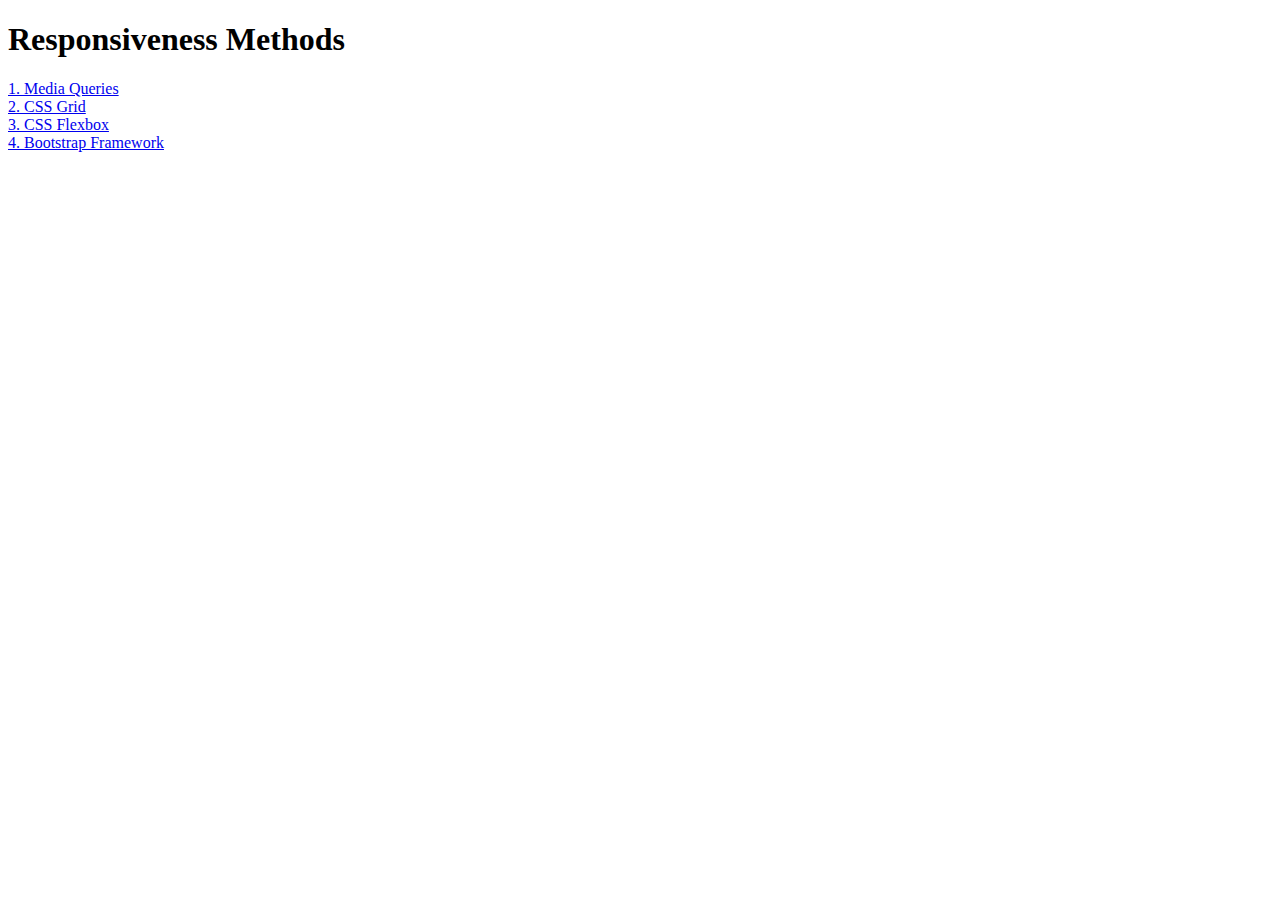
==== index.html @ 0ca90612 "Add files via upload" ====
<!DOCTYPE html>
<html lang="en">

<head>
  <meta charset="UTF-8">
  <meta name="viewport" content="width=device-width, initial-scale=1.0">
  <title>Responsiveness</title>
  <style>
    a {
      display: block;
    }
  </style>
</head>

<body>
  <h1>Responsiveness Methods</h1>
  <a href="./media-query.html">1. Media Queries</a>
  <a href="./grid.html">2. CSS Grid</a>
  <a href="./flexbox.html">3. CSS Flexbox</a>
  <a href="./bootstrap.html">4. Bootstrap Framework</a>
</body>

</html>
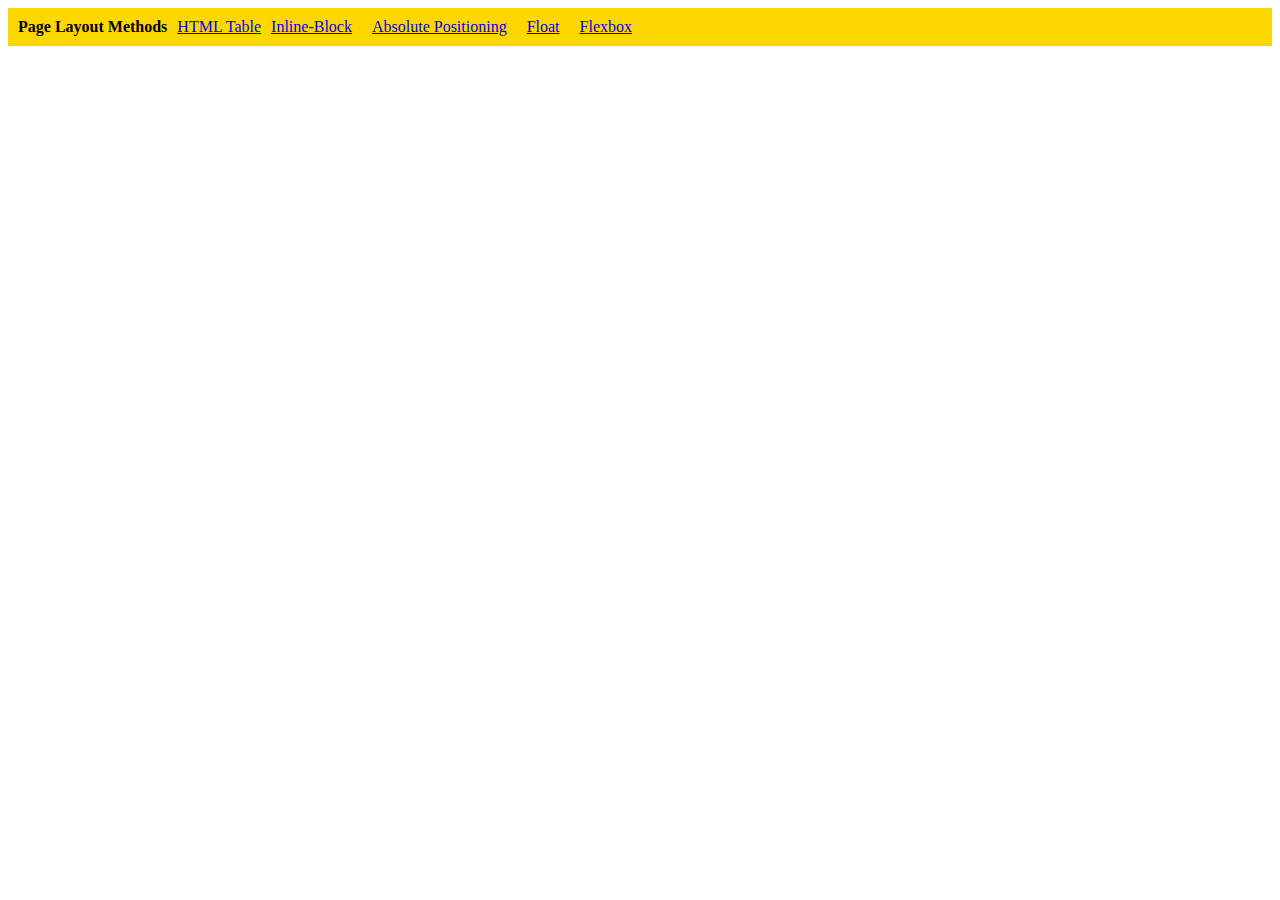
==== commit ad19db3c: "Add files via upload" ====
--- a/index.html
+++ b/index.html
@@ -4,20 +4,44 @@
 <head>
   <meta charset="UTF-8">
   <meta name="viewport" content="width=device-width, initial-scale=1.0">
-  <title>Responsiveness</title>
+  <title>Column Layout Methods</title>
   <style>
-    a {
-      display: block;
+    p {
+      padding: 0;
+      margin: 0;
+      font-weight: 700;
     }
+
+    li {
+      list-style: none;
+    }
+
+    .container {
+      padding: 10px;
+      background-color: gold;
+    }
+
+    .container{
+      display: flex;
+      gap: 10px;
+      padding: 10px;
+    }
+
+
   </style>
 </head>
 
 <body>
-  <h1>Responsiveness Methods</h1>
-  <a href="./media-query.html">1. Media Queries</a>
-  <a href="./grid.html">2. CSS Grid</a>
-  <a href="./flexbox.html">3. CSS Flexbox</a>
-  <a href="./bootstrap.html">4. Bootstrap Framework</a>
+  <div class="container">
+    <p>Page Layout Methods</p>
+
+    <li><a href="./html-table.html">HTML Table</a></li>
+    <li><a href="./inline-block.html">Inline-Block</li>
+    <li><a href="./absolute-position.html">Absolute Positioning</li>
+    <li><a href="./float.html">Float</li>
+    <li><a href="./flex.html">Flexbox</li>
+
+  </div>
 </body>
 
 </html>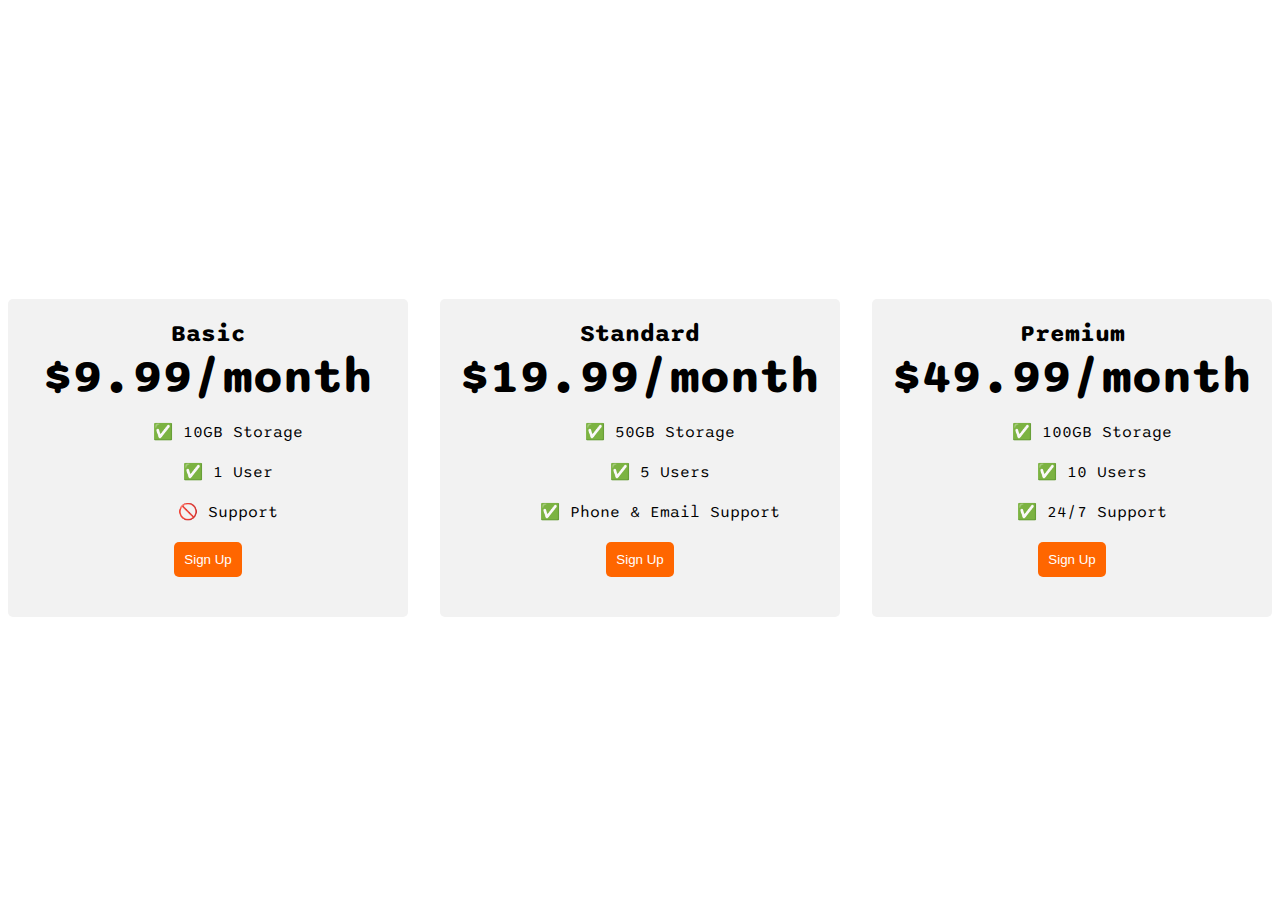
==== commit 18045062: "Add files via upload" ====
--- a/index.html
+++ b/index.html
@@ -1,47 +1,111 @@
 <!DOCTYPE html>
-<html lang="en">
+<html>
+  <head>
+    <title>Flexbox Pricing Table</title>
+    <link rel="preconnect" href="https://fonts.googleapis.com" />
+    <link rel="preconnect" href="https://fonts.gstatic.com" crossorigin />
+    <link
+      href="https://fonts.googleapis.com/css2?family=Sono:wght@400;700&display=swap"
+      rel="stylesheet"
+    />
+    <style>
+      body {
+        font-family: "Sono", sans-serif;
+      }
 
-<head>
-  <meta charset="UTF-8">
-  <meta name="viewport" content="width=device-width, initial-scale=1.0">
-  <title>Column Layout Methods</title>
-  <style>
-    p {
-      padding: 0;
-      margin: 0;
-      font-weight: 700;
-    }
+      .pricing-container {
+        align-items: center;
+        justify-content: center;
+        display: flex;
+        height: 100vh;
+        gap: 2rem;
 
-    li {
-      list-style: none;
-    }
+      }
 
-    .container {
-      padding: 10px;
-      background-color: gold;
-    }
+      .pricing-plan {
+        background-color:#f2f2f2;
+        flex: 1;
+        max-width: 400px;
+        padding: 20px;
+        border-radius: 5px;
+        text-align: center;
+      }
 
-    .container{
-      display: flex;
-      gap: 10px;
-      padding: 10px;
-    }
+      .plan-title {
+        font-weight: bold;
+        font-size: 24px;
+
+      }
+
+      .plan-price {
+        font-weight: bold;
+        font-size: 48px;
+
+      }
+
+      .plan-features li {
+        list-style-type: none;
+        margin-bottom: 20px;
+      }
+
+      .plan-button{
+        background-color: #ff6600;
+        color: #fff;
+        border: 10px;
+        padding: 10px;
+        border-radius: 5px;
+        margin-bottom: 20px;
+
+      }
 
 
-  </style>
-</head>
 
-<body>
-  <div class="container">
-    <p>Page Layout Methods</p>
 
-    <li><a href="./html-table.html">HTML Table</a></li>
-    <li><a href="./inline-block.html">Inline-Block</li>
-    <li><a href="./absolute-position.html">Absolute Positioning</li>
-    <li><a href="./float.html">Float</li>
-    <li><a href="./flex.html">Flexbox</li>
+      
+       
 
-  </div>
-</body>
+      /* Hint: What can you do with a media query and flexbox? */
+      @media (max-width: 1250px) {
+        .pricing-container{
+          flex-direction: column;
+          height: 100%;
+       
+      }
+    </style>
+  </head>
 
-</html>+  <body>
+    <div class="pricing-container">
+      <div class="pricing-plan">
+        <div class="plan-title">Basic</div>
+        <div class="plan-price">$9.99/month</div>
+        <ul class="plan-features">
+          <li>✅ 10GB Storage</li>
+          <li>✅ 1 User</li>
+          <li>🚫 Support</li>
+        </ul>
+        <button class="plan-button">Sign Up</button>
+      </div>
+      <div class="pricing-plan">
+        <div class="plan-title">Standard</div>
+        <div class="plan-price">$19.99/month</div>
+        <ul class="plan-features">
+          <li>✅ 50GB Storage</li>
+          <li>✅ 5 Users</li>
+          <li>✅ Phone &amp; Email Support</li>
+        </ul>
+        <button class="plan-button">Sign Up</button>
+      </div>
+      <div class="pricing-plan">
+        <div class="plan-title">Premium</div>
+        <div class="plan-price">$49.99/month</div>
+        <ul class="plan-features">
+          <li>✅ 100GB Storage</li>
+          <li>✅ 10 Users</li>
+          <li>✅ 24/7 Support</li>
+        </ul>
+        <button class="plan-button">Sign Up</button>
+      </div>
+    </div>
+  </body>
+</html>
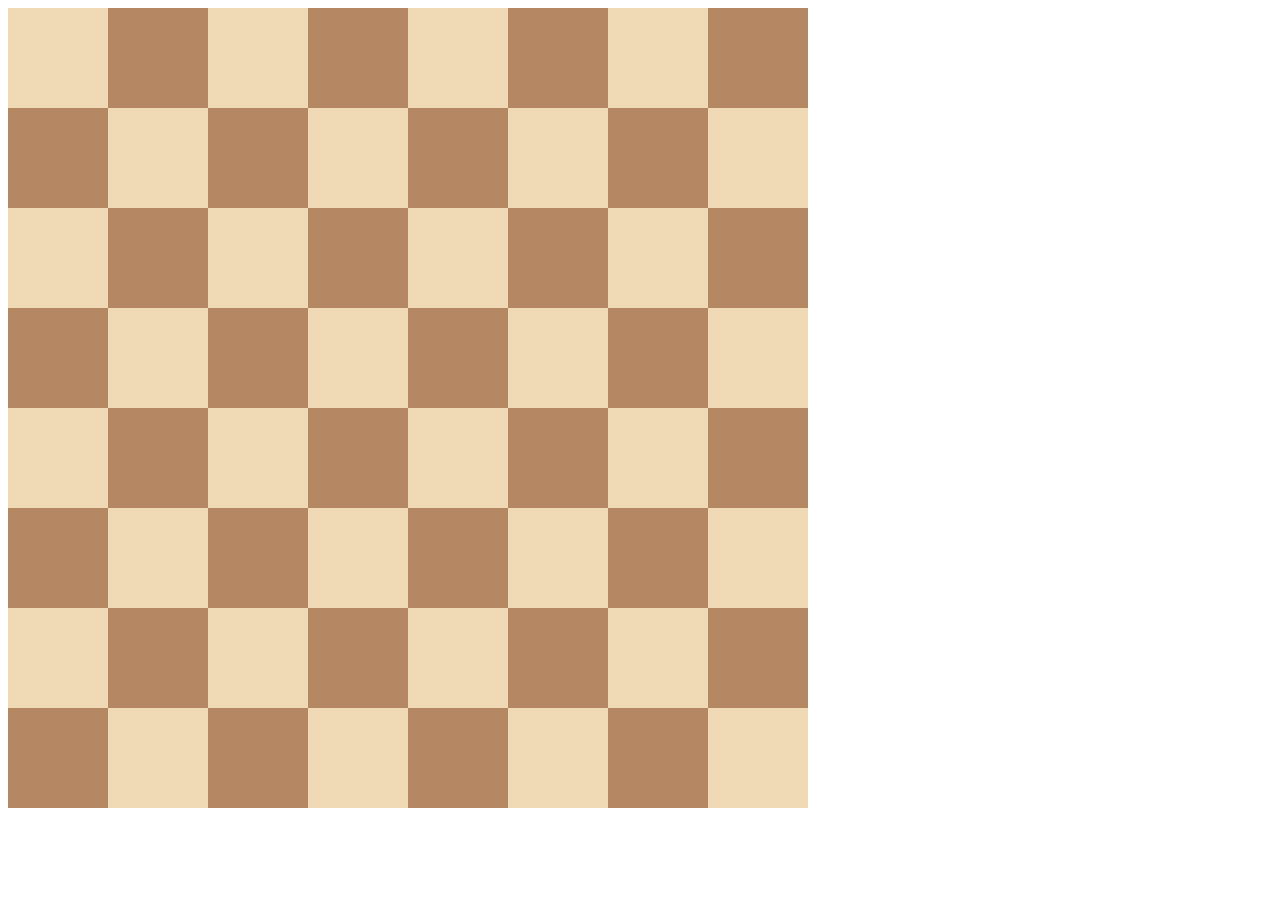
==== commit 229d019a: "Add files via upload" ====
--- a/index.html
+++ b/index.html
@@ -1,111 +1,103 @@
 <!DOCTYPE html>
 <html>
-  <head>
-    <title>Flexbox Pricing Table</title>
-    <link rel="preconnect" href="https://fonts.googleapis.com" />
-    <link rel="preconnect" href="https://fonts.gstatic.com" crossorigin />
-    <link
-      href="https://fonts.googleapis.com/css2?family=Sono:wght@400;700&display=swap"
-      rel="stylesheet"
-    />
-    <style>
-      body {
-        font-family: "Sono", sans-serif;
-      }
 
-      .pricing-container {
-        align-items: center;
-        justify-content: center;
-        display: flex;
-        height: 100vh;
-        gap: 2rem;
+<head>
+  <title>Chessboard</title>
+  <style>
+    /* Write your code here */
+    /* Each square should be 100px by 100px */
+    /* My colours for white: #f0d9b5, black: #b58863 */
 
-      }
+.container {
+  display: grid;
+  grid-template-columns: 1fr 1fr 1fr 1fr 1fr 1fr 1fr 1fr;
+  grid-template-rows: 1fr 1fr 1fr 1fr 1fr 1fr 1fr 1fr;
+  width: 800px;
+}
 
-      .pricing-plan {
-        background-color:#f2f2f2;
-        flex: 1;
-        max-width: 400px;
-        padding: 20px;
-        border-radius: 5px;
-        text-align: center;
-      }
+.white {
+  width: 100px;
+  height: 100px;
+ background-color: #f0d9b5;
+}
 
-      .plan-title {
-        font-weight: bold;
-        font-size: 24px;
-
-      }
-
-      .plan-price {
-        font-weight: bold;
-        font-size: 48px;
-
-      }
-
-      .plan-features li {
-        list-style-type: none;
-        margin-bottom: 20px;
-      }
-
-      .plan-button{
-        background-color: #ff6600;
-        color: #fff;
-        border: 10px;
-        padding: 10px;
-        border-radius: 5px;
-        margin-bottom: 20px;
-
-      }
+.black {
+  width: 100px;
+  height: 100px;
+  background-color: #b58863;
+}
 
 
+  </style>
+</head>
 
+<body>
+  <div class="container">
+    <div class="white"></div>
+    <div class="black"></div>
+    <div class="white"></div>
+    <div class="black"></div>
+    <div class="white"></div>
+    <div class="black"></div>
+    <div class="white"></div>
+    <div class="black"></div>
+    <div class="black"></div>
+    <div class="white"></div>
+    <div class="black"></div>
+    <div class="white"></div>
+    <div class="black"></div>
+    <div class="white"></div>
+    <div class="black"></div>
+    <div class="white"></div>
+    <div class="white"></div>
+    <div class="black"></div>
+    <div class="white"></div>
+    <div class="black"></div>
+    <div class="white"></div>
+    <div class="black"></div>
+    <div class="white"></div>
+    <div class="black"></div>
+    <div class="black"></div>
+    <div class="white"></div>
+    <div class="black"></div>
+    <div class="white"></div>
+    <div class="black"></div>
+    <div class="white"></div>
+    <div class="black"></div>
+    <div class="white"></div>
+    <div class="white"></div>
+    <div class="black"></div>
+    <div class="white"></div>
+    <div class="black"></div>
+    <div class="white"></div>
+    <div class="black"></div>
+    <div class="white"></div>
+    <div class="black"></div>
+    <div class="black"></div>
+    <div class="white"></div>
+    <div class="black"></div>
+    <div class="white"></div>
+    <div class="black"></div>
+    <div class="white"></div>
+    <div class="black"></div>
+    <div class="white"></div>
+    <div class="white"></div>
+    <div class="black"></div>
+    <div class="white"></div>
+    <div class="black"></div>
+    <div class="white"></div>
+    <div class="black"></div>
+    <div class="white"></div>
+    <div class="black"></div>
+    <div class="black"></div>
+    <div class="white"></div>
+    <div class="black"></div>
+    <div class="white"></div>
+    <div class="black"></div>
+    <div class="white"></div>
+    <div class="black"></div>
+    <div class="white"></div>
+  </div>
+</body>
 
-      
-       
-
-      /* Hint: What can you do with a media query and flexbox? */
-      @media (max-width: 1250px) {
-        .pricing-container{
-          flex-direction: column;
-          height: 100%;
-       
-      }
-    </style>
-  </head>
-
-  <body>
-    <div class="pricing-container">
-      <div class="pricing-plan">
-        <div class="plan-title">Basic</div>
-        <div class="plan-price">$9.99/month</div>
-        <ul class="plan-features">
-          <li>✅ 10GB Storage</li>
-          <li>✅ 1 User</li>
-          <li>🚫 Support</li>
-        </ul>
-        <button class="plan-button">Sign Up</button>
-      </div>
-      <div class="pricing-plan">
-        <div class="plan-title">Standard</div>
-        <div class="plan-price">$19.99/month</div>
-        <ul class="plan-features">
-          <li>✅ 50GB Storage</li>
-          <li>✅ 5 Users</li>
-          <li>✅ Phone &amp; Email Support</li>
-        </ul>
-        <button class="plan-button">Sign Up</button>
-      </div>
-      <div class="pricing-plan">
-        <div class="plan-title">Premium</div>
-        <div class="plan-price">$49.99/month</div>
-        <ul class="plan-features">
-          <li>✅ 100GB Storage</li>
-          <li>✅ 10 Users</li>
-          <li>✅ 24/7 Support</li>
-        </ul>
-        <button class="plan-button">Sign Up</button>
-      </div>
-    </div>
-  </body>
-</html>
+</html>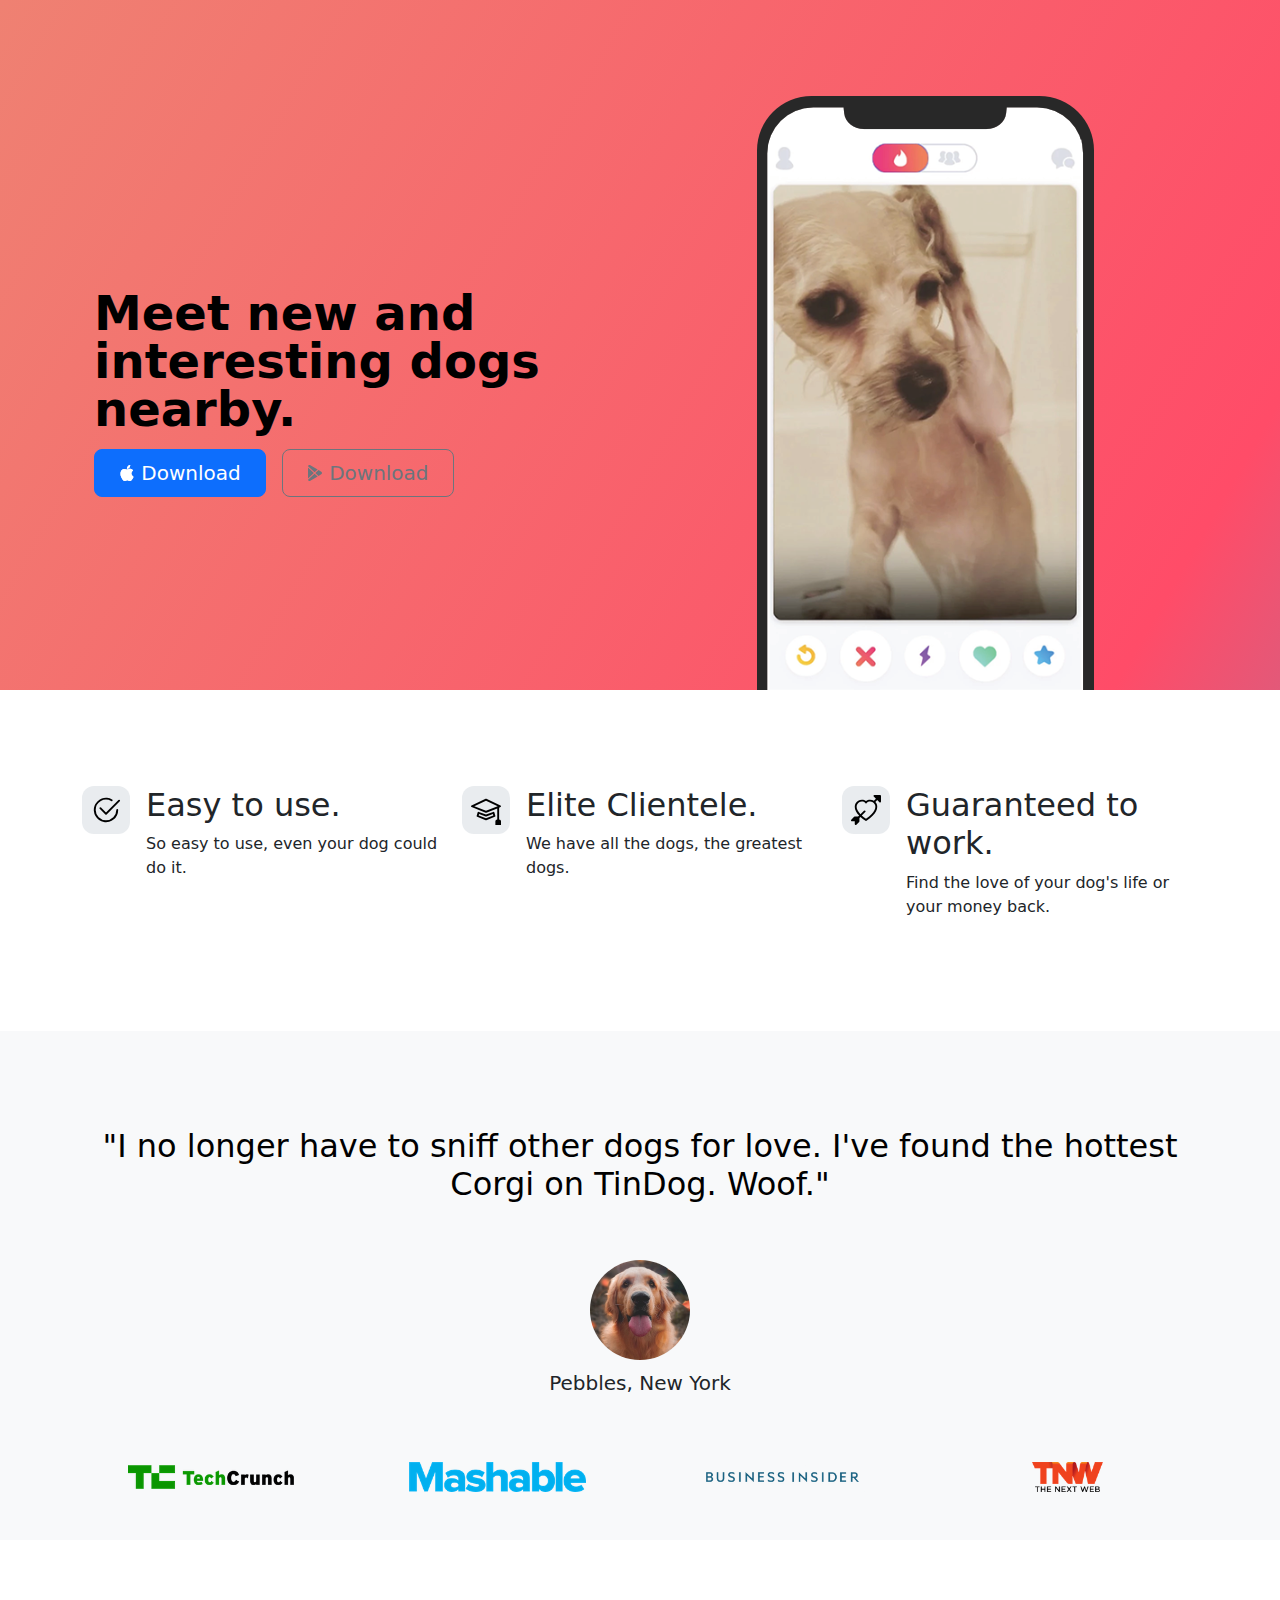
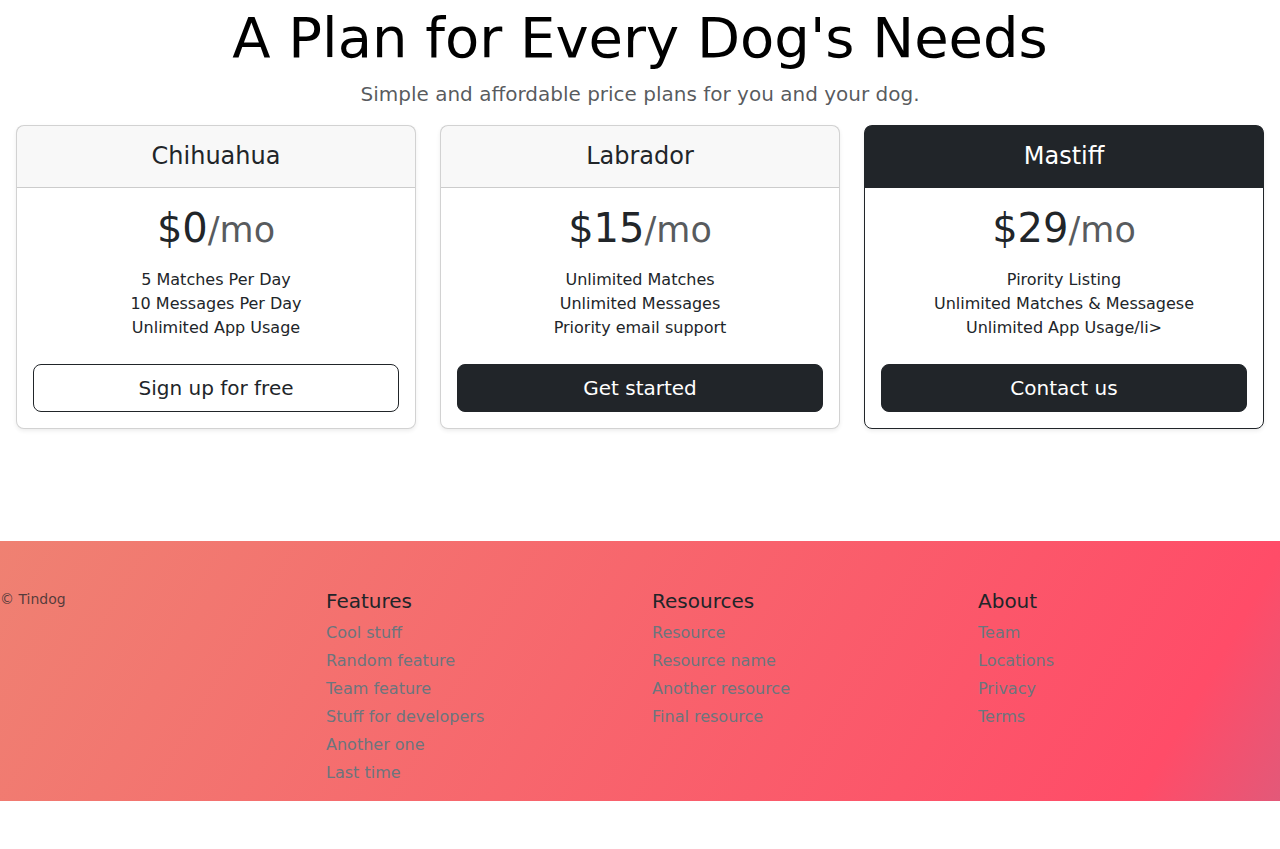
==== commit 1b728c4e: "Add files via upload" ====
--- a/index.html
+++ b/index.html
@@ -1,103 +1,238 @@
 <!DOCTYPE html>
-<html>
+<html lang="en">
 
 <head>
-  <title>Chessboard</title>
-  <style>
-    /* Write your code here */
-    /* Each square should be 100px by 100px */
-    /* My colours for white: #f0d9b5, black: #b58863 */
-
-.container {
-  display: grid;
-  grid-template-columns: 1fr 1fr 1fr 1fr 1fr 1fr 1fr 1fr;
-  grid-template-rows: 1fr 1fr 1fr 1fr 1fr 1fr 1fr 1fr;
-  width: 800px;
-}
-
-.white {
-  width: 100px;
-  height: 100px;
- background-color: #f0d9b5;
-}
-
-.black {
-  width: 100px;
-  height: 100px;
-  background-color: #b58863;
-}
-
-
-  </style>
+  <meta charset="UTF-8">
+  <meta name="viewport" content="width=device-width, initial-scale=1.0">
+  <title>TinDog</title>
 </head>
-
+<link href="https://cdn.jsdelivr.net/npm/bootstrap@5.3.3/dist/css/bootstrap.min.css" rel="stylesheet" integrity="sha384-QWTKZyjpPEjISv5WaRU9OFeRpok6YctnYmDr5pNlyT2bRjXh0JMhjY6hW+ALEwIH" crossorigin="anonymous">
+<link rel="stylesheet" href="./css/style.css">
 <body>
-  <div class="container">
-    <div class="white"></div>
-    <div class="black"></div>
-    <div class="white"></div>
-    <div class="black"></div>
-    <div class="white"></div>
-    <div class="black"></div>
-    <div class="white"></div>
-    <div class="black"></div>
-    <div class="black"></div>
-    <div class="white"></div>
-    <div class="black"></div>
-    <div class="white"></div>
-    <div class="black"></div>
-    <div class="white"></div>
-    <div class="black"></div>
-    <div class="white"></div>
-    <div class="white"></div>
-    <div class="black"></div>
-    <div class="white"></div>
-    <div class="black"></div>
-    <div class="white"></div>
-    <div class="black"></div>
-    <div class="white"></div>
-    <div class="black"></div>
-    <div class="black"></div>
-    <div class="white"></div>
-    <div class="black"></div>
-    <div class="white"></div>
-    <div class="black"></div>
-    <div class="white"></div>
-    <div class="black"></div>
-    <div class="white"></div>
-    <div class="white"></div>
-    <div class="black"></div>
-    <div class="white"></div>
-    <div class="black"></div>
-    <div class="white"></div>
-    <div class="black"></div>
-    <div class="white"></div>
-    <div class="black"></div>
-    <div class="black"></div>
-    <div class="white"></div>
-    <div class="black"></div>
-    <div class="white"></div>
-    <div class="black"></div>
-    <div class="white"></div>
-    <div class="black"></div>
-    <div class="white"></div>
-    <div class="white"></div>
-    <div class="black"></div>
-    <div class="white"></div>
-    <div class="black"></div>
-    <div class="white"></div>
-    <div class="black"></div>
-    <div class="white"></div>
-    <div class="black"></div>
-    <div class="black"></div>
-    <div class="white"></div>
-    <div class="black"></div>
-    <div class="white"></div>
-    <div class="black"></div>
-    <div class="white"></div>
-    <div class="black"></div>
-    <div class="white"></div>
-  </div>
+
+  <!-- Title -->
+  <section id="title" class="gradient-background">
+    <div class="container col-xxl-8 px-4 pt-5">
+      <div class="row flex-lg-row-reverse align-items-center g-5 pt-5">
+        <div class="col-10 col-sm-8 col-lg-6">
+          <img src="./images/iphone.png" class="d-block mx-lg-auto img-fluid" alt="phone app" height="200" loading="lazy">
+        </div>
+        <div class="col-lg-6">
+          <h1 class="display-5 fw-bold text-body-emphasis lh-1 mb-3">
+            Meet new and interesting dogs nearby.</h1>
+          
+          <div class="d-grid gap-2 d-md-flex justify-content-md-start">
+            <button type="button" class="btn btn-primary btn-lg px-4 me-md-2"><svg xmlns="http://www.w3.org/2000/svg" width="16" height="16" fill="currentColor"
+              class="bi bi-apple mb-1" viewBox="0 0 16 16">
+<path
+                d="M11.182.008C11.148-.03 9.923.023 8.857 1.18c-1.066 1.156-.902 2.482-.878 2.516.024.034 1.52.087 2.475-1.258.955-1.345.762-2.391.728-2.43Zm3.314 11.733c-.048-.096-2.325-1.234-2.113-3.422.212-2.189 1.675-2.789 1.698-2.854.023-.065-.597-.79-1.254-1.157a3.692 3.692 0 0 0-1.563-.434c-.108-.003-.483-.095-1.254.116-.508.139-1.653.589-1.968.607-.316.018-1.256-.522-2.267-.665-.647-.125-1.333.131-1.824.328-.49.196-1.422.754-2.074 2.237-.652 1.482-.311 3.83-.067 4.56.244.729.625 1.924 1.273 2.796.576.984 1.34 1.667 1.659 1.899.319.232 1.219.386 1.843.067.502-.308 1.408-.485 1.766-.472.357.013 1.061.154 1.782.539.571.197 1.111.115 1.652-.105.541-.221 1.324-1.059 2.238-2.758.347-.79.505-1.217.473-1.282Z" />
+<path
+                d="M11.182.008C11.148-.03 9.923.023 8.857 1.18c-1.066 1.156-.902 2.482-.878 2.516.024.034 1.52.087 2.475-1.258.955-1.345.762-2.391.728-2.43Zm3.314 11.733c-.048-.096-2.325-1.234-2.113-3.422.212-2.189 1.675-2.789 1.698-2.854.023-.065-.597-.79-1.254-1.157a3.692 3.692 0 0 0-1.563-.434c-.108-.003-.483-.095-1.254.116-.508.139-1.653.589-1.968.607-.316.018-1.256-.522-2.267-.665-.647-.125-1.333.131-1.824.328-.49.196-1.422.754-2.074 2.237-.652 1.482-.311 3.83-.067 4.56.244.729.625 1.924 1.273 2.796.576.984 1.34 1.667 1.659 1.899.319.232 1.219.386 1.843.067.502-.308 1.408-.485 1.766-.472.357.013 1.061.154 1.782.539.571.197 1.111.115 1.652-.105.541-.221 1.324-1.059 2.238-2.758.347-.79.505-1.217.473-1.282Z" />
+</svg> Download</button>
+            <button type="button" class="btn btn-outline-secondary btn-lg px-4"><svg xmlns="http://www.w3.org/2000/svg" width="16" height="16" fill="currentColor"
+              class="bi bi-google-play mb-1" viewBox="0 0 16 16">
+<path
+                d="M14.222 9.374c1.037-.61 1.037-2.137 0-2.748L11.528 5.04 8.32 8l3.207 2.96 2.694-1.586Zm-3.595 2.116L7.583 8.68 1.03 14.73c.201 1.029 1.36 1.61 2.303 1.055l7.294-4.295ZM1 13.396V2.603L6.846 8 1 13.396ZM1.03 1.27l6.553 6.05 3.044-2.81L3.333.215C2.39-.341 1.231.24 1.03 1.27Z" />
+</svg>
+Download</button>
+          </div>
+        </div>
+      </div>
+    </div>
+
+
+  </section>
+
+  <!-- Features -->
+  <section id="features">
+    <div class="container mt-5">
+      <div class="row g-4 py-5 row-cols-1 row-cols-lg-3">
+        <div class="col d-flex align-items-start">
+          <div
+            class="icon-square text-body-emphasis bg-body-secondary d-inline-flex align-items-center justify-content-center fs-4 flex-shrink-0 me-3">
+            <svg xmlns="http://www.w3.org/2000/svg" height="30" fill="currentColor" class="bi bi-check2-circle"
+              viewBox="0 0 16 16">
+              <path
+                d="M2.5 8a5.5 5.5 0 0 1 8.25-4.764.5.5 0 0 0 .5-.866A6.5 6.5 0 1 0 14.5 8a.5.5 0 0 0-1 0 5.5 5.5 0 1 1-11 0z" />
+              <path
+                d="M15.354 3.354a.5.5 0 0 0-.708-.708L8 9.293 5.354 6.646a.5.5 0 1 0-.708.708l3 3a.5.5 0 0 0 .708 0l7-7z" />
+            </svg>
+          </div>
+          <div>
+            <h3 class="fs-2">Easy to use.</h3>
+            <p>So easy to use, even your dog could do it.</p>
+
+          </div>
+        </div>
+        <div class="col d-flex align-items-start">
+          <div
+            class="icon-square text-body-emphasis bg-body-secondary d-inline-flex align-items-center justify-content-center fs-4 flex-shrink-0 me-3">
+            <svg xmlns="http://www.w3.org/2000/svg" height="30" fill="currentColor" class="bi bi-mortarboard"
+              viewBox="0 0 16 16">
+              <path
+                d="M8.211 2.047a.5.5 0 0 0-.422 0l-7.5 3.5a.5.5 0 0 0 .025.917l7.5 3a.5.5 0 0 0 .372 0L14 7.14V13a1 1 0 0 0-1 1v2h3v-2a1 1 0 0 0-1-1V6.739l.686-.275a.5.5 0 0 0 .025-.917l-7.5-3.5ZM8 8.46 1.758 5.965 8 3.052l6.242 2.913L8 8.46Z" />
+              <path
+                d="M4.176 9.032a.5.5 0 0 0-.656.327l-.5 1.7a.5.5 0 0 0 .294.605l4.5 1.8a.5.5 0 0 0 .372 0l4.5-1.8a.5.5 0 0 0 .294-.605l-.5-1.7a.5.5 0 0 0-.656-.327L8 10.466 4.176 9.032Zm-.068 1.873.22-.748 3.496 1.311a.5.5 0 0 0 .352 0l3.496-1.311.22.748L8 12.46l-3.892-1.556Z" />
+            </svg>
+          </div>
+          <div>
+            <h3 class="fs-2">Elite Clientele.</h3>
+            <p>We have all the dogs, the greatest dogs.</p>
+
+          </div>
+        </div>
+        <div class="col d-flex align-items-start">
+          <div
+            class="icon-square text-body-emphasis bg-body-secondary d-inline-flex align-items-center justify-content-center fs-4 flex-shrink-0 me-3">
+            <svg xmlns="http://www.w3.org/2000/svg" height="30" fill="currentColor" class="bi bi-arrow-through-heart"
+              viewBox="0 0 16 16">
+              <path fill-rule="evenodd"
+                d="M2.854 15.854A.5.5 0 0 1 2 15.5V14H.5a.5.5 0 0 1-.354-.854l1.5-1.5A.5.5 0 0 1 2 11.5h1.793l.53-.53c-.771-.802-1.328-1.58-1.704-2.32-.798-1.575-.775-2.996-.213-4.092C3.426 2.565 6.18 1.809 8 3.233c1.25-.98 2.944-.928 4.212-.152L13.292 2 12.147.854A.5.5 0 0 1 12.5 0h3a.5.5 0 0 1 .5.5v3a.5.5 0 0 1-.854.354L14 2.707l-1.006 1.006c.236.248.44.531.6.845.562 1.096.585 2.517-.213 4.092-.793 1.563-2.395 3.288-5.105 5.08L8 13.912l-.276-.182a21.86 21.86 0 0 1-2.685-2.062l-.539.54V14a.5.5 0 0 1-.146.354l-1.5 1.5Zm2.893-4.894A20.419 20.419 0 0 0 8 12.71c2.456-1.666 3.827-3.207 4.489-4.512.679-1.34.607-2.42.215-3.185-.817-1.595-3.087-2.054-4.346-.761L8 4.62l-.358-.368c-1.259-1.293-3.53-.834-4.346.761-.392.766-.464 1.845.215 3.185.323.636.815 1.33 1.519 2.065l1.866-1.867a.5.5 0 1 1 .708.708L5.747 10.96Z" />
+            </svg>
+          </div>
+          <div>
+            <h3 class="fs-2">Guaranteed to work.</h3>
+            <p>Find the love of your dog's life or your money back.</p>
+
+          </div>
+        </div>
+      </div>
+    </div>
+  </section>
+
+  <!-- Testimonial -->
+  <section id="testimonial">
+    <div class="my-5">
+      <div class="p-5 text-center bg-body-tertiary">
+        <div class="container py-5">
+          <h2 class="text-body-emphasis">"I no longer have to sniff other dogs for love. I've found the hottest Corgi on
+            TinDog. Woof."</h2>
+          <img class="profile-img mt-5" src="./images/dog-img.jpg" alt="dog image">
+          <p class="col-lg-8 mx-auto lead mt-2">
+            Pebbles, New York
+          </p>
+        </div>
+
+        <div class="container">
+          <div class="row">
+            <div class="col-lg-3 col-sm-12">
+              <img src="./images/techcrunch.png" alt="techcrunch" height="30">
+            </div>
+            <div class="col-lg-3 col-sm-12">
+              <img src="./images/mashable.png" alt="mashable" height="30">
+            </div>
+            <div class="col-lg-3 col-sm-12">
+              <img src="./images/bizinsider.png" alt="bizinsider" height="30">
+            </div>
+            <div class="col-lg-3 col-sm-12">
+              <img src="./images/tnw.png" alt="tnw" height="30">
+            </div>
+          </div>
+        </div>
+      </div>
+    </div>
+  </section>
+
+  <!-- Pricing -->
+  <section id="pricing">
+    <div class="pricing-header p-3 pb-md-4 mx-auto text-center">
+      <h1 class="display-4 fw-normal text-body-emphasis">A Plan for Every Dog's Needs</h1>
+      <p class="fs-5 text-body-secondary">Simple and affordable price plans for you and your dog.</p>
+      <div class="row row-cols-1 row-cols-md-3 mb-3 text-center">
+        <div class="col">
+          <div class="card mb-4 rounded-3 shadow-sm">
+            <div class="card-header py-3">
+              <h4 class="my-0 fw-normal">Chihuahua</h4>
+            </div>
+            <div class="card-body">
+              <h1 class="card-title pricing-card-title">$0<small class="text-body-secondary fw-light">/mo</small></h1>
+              <ul class="list-unstyled mt-3 mb-4">
+                <li>5 Matches Per Day</li>
+                <li>10 Messages Per Day</li>
+                <li>Unlimited App Usage</li>
+              </ul>
+              <button type="button" class="w-100 btn btn-lg btn-outline-dark">Sign up for free</button>
+            </div>
+          </div>
+        </div>
+        <div class="col">
+          <div class="card mb-4 rounded-3 shadow-sm">
+            <div class="card-header py-3">
+              <h4 class="my-0 fw-normal">Labrador</h4>
+            </div>
+            <div class="card-body">
+              <h1 class="card-title pricing-card-title">$15<small class="text-body-secondary fw-light">/mo</small></h1>
+              <ul class="list-unstyled mt-3 mb-4">
+                <li>Unlimited Matches</li>
+                <li>Unlimited Messages</li>
+                <li>Priority email support</li>
+              </ul>
+              <button type="button" class="w-100 btn btn-lg btn-dark">Get started</button>
+            </div>
+          </div>
+        </div>
+        <div class="col">
+          <div class="card mb-4 rounded-3 shadow-sm border-dark">
+            <div class="card-header py-3 text-bg-dark border-dark">
+              <h4 class="my-0 fw-normal">Mastiff</h4>
+            </div>
+            <div class="card-body">
+              <h1 class="card-title pricing-card-title">$29<small class="text-body-secondary fw-light">/mo</small></h1>
+              <ul class="list-unstyled mt-3 mb-4">
+                <li>Pirority Listing</li>
+                <li>Unlimited Matches & Messagese</li>
+                <li>Unlimited App Usage/li>
+
+              </ul>
+              <button type="button" class="w-100 btn btn-lg btn-dark">Contact us</button>
+            </div>
+          </div>
+        </div>
+      </div>
+    </div>
+  </section>
+
+  <!-- Footer -->
+  <section id="footer" class="gradient-background">
+    <footer class="pt-4 my-md-5 pt-md-5">
+      <div class="row">
+        <div class="col-12 col-md">
+          
+          <small class="d-block mb-3 text-body-secondary">© Tindog</small>
+        </div>
+        <div class="col-6 col-md">
+          <h5>Features</h5>
+          <ul class="list-unstyled text-small">
+            <li class="mb-1"><a class="link-secondary text-decoration-none" href="#">Cool stuff</a></li>
+            <li class="mb-1"><a class="link-secondary text-decoration-none" href="#">Random feature</a></li>
+            <li class="mb-1"><a class="link-secondary text-decoration-none" href="#">Team feature</a></li>
+            <li class="mb-1"><a class="link-secondary text-decoration-none" href="#">Stuff for developers</a></li>
+            <li class="mb-1"><a class="link-secondary text-decoration-none" href="#">Another one</a></li>
+            <li class="mb-1"><a class="link-secondary text-decoration-none" href="#">Last time</a></li>
+          </ul>
+        </div>
+        <div class="col-6 col-md">
+          <h5>Resources</h5>
+          <ul class="list-unstyled text-small">
+            <li class="mb-1"><a class="link-secondary text-decoration-none" href="#">Resource</a></li>
+            <li class="mb-1"><a class="link-secondary text-decoration-none" href="#">Resource name</a></li>
+            <li class="mb-1"><a class="link-secondary text-decoration-none" href="#">Another resource</a></li>
+            <li class="mb-1"><a class="link-secondary text-decoration-none" href="#">Final resource</a></li>
+          </ul>
+        </div>
+        <div class="col-6 col-md">
+          <h5>About</h5>
+          <ul class="list-unstyled text-small">
+            <li class="mb-1"><a class="link-secondary text-decoration-none" href="#">Team</a></li>
+            <li class="mb-1"><a class="link-secondary text-decoration-none" href="#">Locations</a></li>
+            <li class="mb-1"><a class="link-secondary text-decoration-none" href="#">Privacy</a></li>
+            <li class="mb-1"><a class="link-secondary text-decoration-none" href="#">Terms</a></li>
+          </ul>
+        </div>
+      </div>
+    </footer>
+
+  </section>
 </body>
 
 </html>--- a/css/style.css
+++ b/css/style.css
@@ -0,0 +1,28 @@
+.gradient-background {
+  background: linear-gradient(300deg, #00bfff, #ff4c68, #ef8172);
+  background-size: 180% 180%;
+  animation: gradient-animation 18s ease infinite;
+}
+
+@keyframes gradient-animation {
+  0% {
+    background-position: 0% 50%;
+  }
+  50% {
+    background-position: 100% 50%;
+  }
+  100% {
+    background-position: 0% 50%;
+  }
+}
+
+.icon-square {
+  width: 3rem;
+  height: 3rem;
+  border-radius: 0.75rem;
+}
+
+.profile-img {
+  height: 100px;
+  border-radius: 50%;
+}
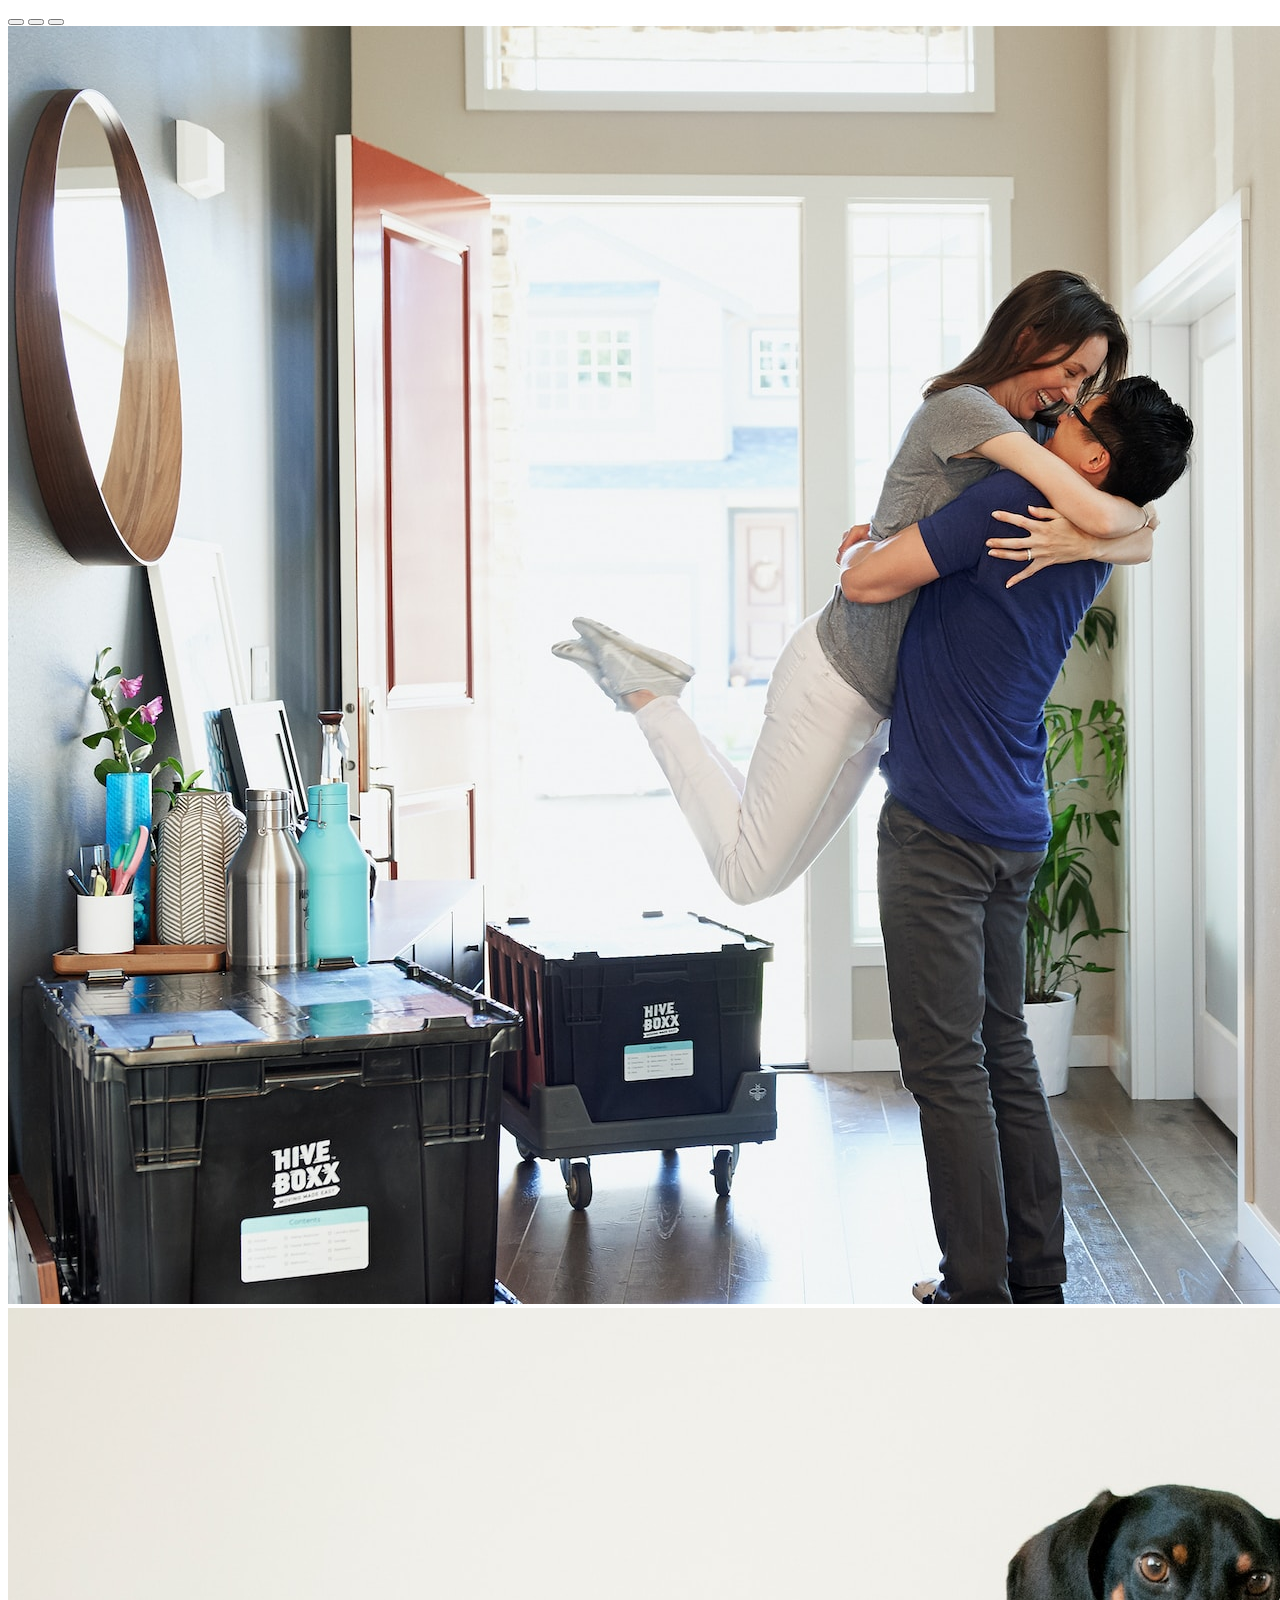
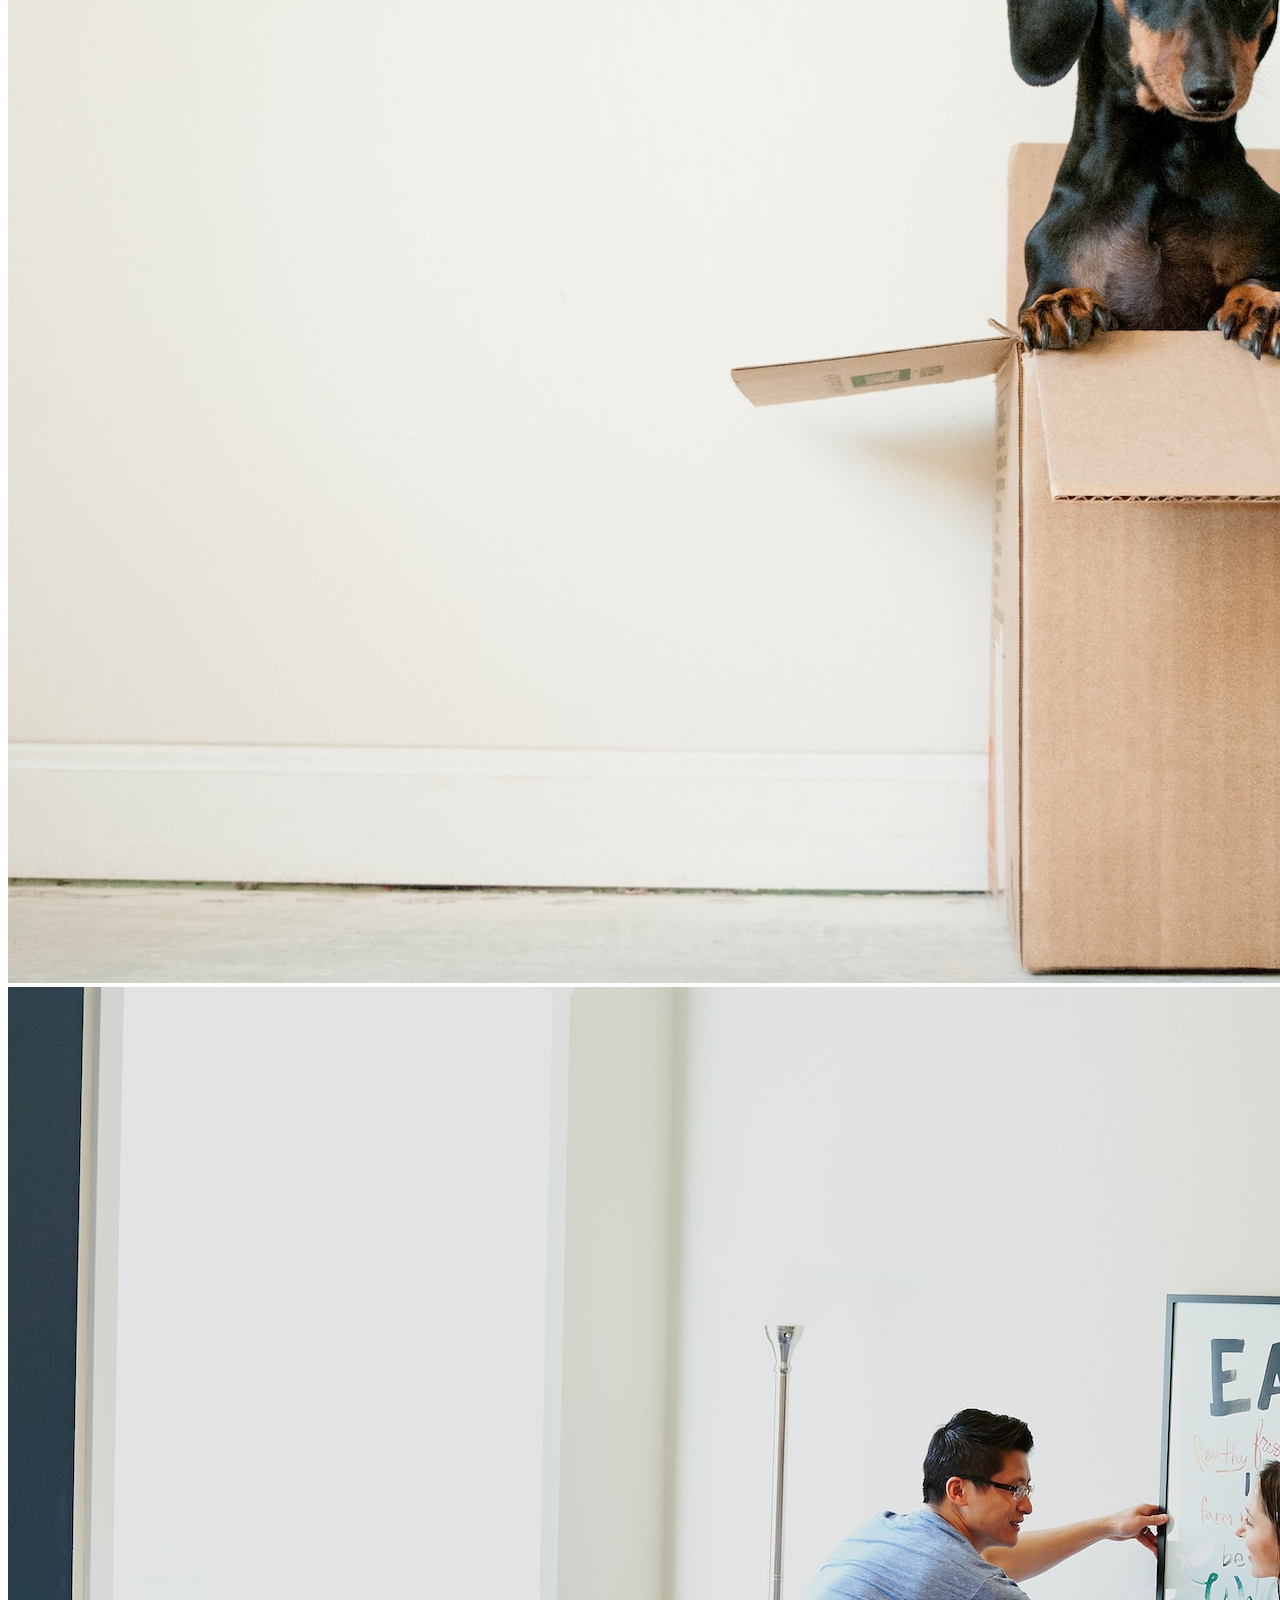
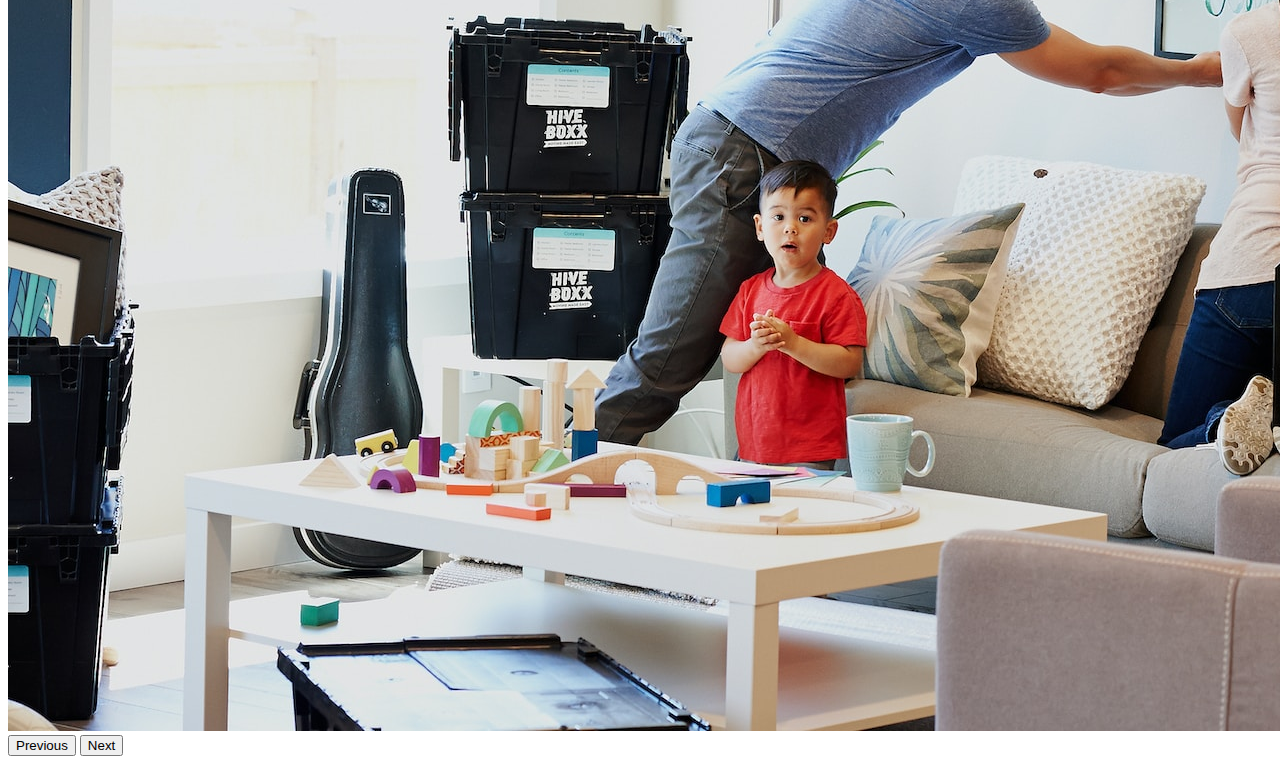
==== commit 3235c3d6: "Add files via upload" ====
--- a/index.html
+++ b/index.html
@@ -4,235 +4,47 @@
 <head>
   <meta charset="UTF-8">
   <meta name="viewport" content="width=device-width, initial-scale=1.0">
-  <title>TinDog</title>
+  <title>Bootstrap Components</title>
+  <link href="https://cdn.jsdelivr.net/npm/bootstrap@5.3.0-alpha2/dist/css/bootstrap.min.css" rel="stylesheet"
+    integrity="sha384-aFq/bzH65dt+w6FI2ooMVUpc+21e0SRygnTpmBvdBgSdnuTN7QbdgL+OapgHtvPp" crossorigin="anonymous">
+  <style>
+
+  </style>
 </head>
-<link href="https://cdn.jsdelivr.net/npm/bootstrap@5.3.3/dist/css/bootstrap.min.css" rel="stylesheet" integrity="sha384-QWTKZyjpPEjISv5WaRU9OFeRpok6YctnYmDr5pNlyT2bRjXh0JMhjY6hW+ALEwIH" crossorigin="anonymous">
-<link rel="stylesheet" href="./css/style.css">
+
 <body>
+  <div class="container">
+  <div id="carouselExampleIndicators" class="carousel slide">
+  <div class="carousel-indicators">
+    <button type="button" data-bs-target="#carouselExampleIndicators" data-bs-slide-to="0" class="active" aria-current="true" aria-label="Slide 1"></button>
+    <button type="button" data-bs-target="#carouselExampleIndicators" data-bs-slide-to="1" aria-label="Slide 2"></button>
+    <button type="button" data-bs-target="#carouselExampleIndicators" data-bs-slide-to="2" aria-label="Slide 3"></button>
+  </div>
+  <div class="carousel-inner">
+    <div class="carousel-item active">
+      <img src="./couple.jpg" class="d-block w-100" alt="couple">
+    </div>
+    <div class="carousel-item">
+      <img src="./dog.jpg" class="d-block w-100" alt="dog">
+    </div>
+    <div class="carousel-item">
+      <img src="./family.jpg" class="d-block w-100" alt="family">
+    </div>
+  </div>
+  <button class="carousel-control-prev" type="button" data-bs-target="#carouselExampleIndicators" data-bs-slide="prev">
+    <span class="carousel-control-prev-icon" aria-hidden="true"></span>
+    <span class="visually-hidden">Previous</span>
+  </button>
+  <button class="carousel-control-next" type="button" data-bs-target="#carouselExampleIndicators" data-bs-slide="next">
+    <span class="carousel-control-next-icon" aria-hidden="true"></span>
+    <span class="visually-hidden">Next</span>
 
-  <!-- Title -->
-  <section id="title" class="gradient-background">
-    <div class="container col-xxl-8 px-4 pt-5">
-      <div class="row flex-lg-row-reverse align-items-center g-5 pt-5">
-        <div class="col-10 col-sm-8 col-lg-6">
-          <img src="./images/iphone.png" class="d-block mx-lg-auto img-fluid" alt="phone app" height="200" loading="lazy">
-        </div>
-        <div class="col-lg-6">
-          <h1 class="display-5 fw-bold text-body-emphasis lh-1 mb-3">
-            Meet new and interesting dogs nearby.</h1>
-          
-          <div class="d-grid gap-2 d-md-flex justify-content-md-start">
-            <button type="button" class="btn btn-primary btn-lg px-4 me-md-2"><svg xmlns="http://www.w3.org/2000/svg" width="16" height="16" fill="currentColor"
-              class="bi bi-apple mb-1" viewBox="0 0 16 16">
-<path
-                d="M11.182.008C11.148-.03 9.923.023 8.857 1.18c-1.066 1.156-.902 2.482-.878 2.516.024.034 1.52.087 2.475-1.258.955-1.345.762-2.391.728-2.43Zm3.314 11.733c-.048-.096-2.325-1.234-2.113-3.422.212-2.189 1.675-2.789 1.698-2.854.023-.065-.597-.79-1.254-1.157a3.692 3.692 0 0 0-1.563-.434c-.108-.003-.483-.095-1.254.116-.508.139-1.653.589-1.968.607-.316.018-1.256-.522-2.267-.665-.647-.125-1.333.131-1.824.328-.49.196-1.422.754-2.074 2.237-.652 1.482-.311 3.83-.067 4.56.244.729.625 1.924 1.273 2.796.576.984 1.34 1.667 1.659 1.899.319.232 1.219.386 1.843.067.502-.308 1.408-.485 1.766-.472.357.013 1.061.154 1.782.539.571.197 1.111.115 1.652-.105.541-.221 1.324-1.059 2.238-2.758.347-.79.505-1.217.473-1.282Z" />
-<path
-                d="M11.182.008C11.148-.03 9.923.023 8.857 1.18c-1.066 1.156-.902 2.482-.878 2.516.024.034 1.52.087 2.475-1.258.955-1.345.762-2.391.728-2.43Zm3.314 11.733c-.048-.096-2.325-1.234-2.113-3.422.212-2.189 1.675-2.789 1.698-2.854.023-.065-.597-.79-1.254-1.157a3.692 3.692 0 0 0-1.563-.434c-.108-.003-.483-.095-1.254.116-.508.139-1.653.589-1.968.607-.316.018-1.256-.522-2.267-.665-.647-.125-1.333.131-1.824.328-.49.196-1.422.754-2.074 2.237-.652 1.482-.311 3.83-.067 4.56.244.729.625 1.924 1.273 2.796.576.984 1.34 1.667 1.659 1.899.319.232 1.219.386 1.843.067.502-.308 1.408-.485 1.766-.472.357.013 1.061.154 1.782.539.571.197 1.111.115 1.652-.105.541-.221 1.324-1.059 2.238-2.758.347-.79.505-1.217.473-1.282Z" />
-</svg> Download</button>
-            <button type="button" class="btn btn-outline-secondary btn-lg px-4"><svg xmlns="http://www.w3.org/2000/svg" width="16" height="16" fill="currentColor"
-              class="bi bi-google-play mb-1" viewBox="0 0 16 16">
-<path
-                d="M14.222 9.374c1.037-.61 1.037-2.137 0-2.748L11.528 5.04 8.32 8l3.207 2.96 2.694-1.586Zm-3.595 2.116L7.583 8.68 1.03 14.73c.201 1.029 1.36 1.61 2.303 1.055l7.294-4.295ZM1 13.396V2.603L6.846 8 1 13.396ZM1.03 1.27l6.553 6.05 3.044-2.81L3.333.215C2.39-.341 1.231.24 1.03 1.27Z" />
-</svg>
-Download</button>
-          </div>
-        </div>
-      </div>
-    </div>
+  </button>
+</div>
+</div>
 
 
-  </section>
 
-  <!-- Features -->
-  <section id="features">
-    <div class="container mt-5">
-      <div class="row g-4 py-5 row-cols-1 row-cols-lg-3">
-        <div class="col d-flex align-items-start">
-          <div
-            class="icon-square text-body-emphasis bg-body-secondary d-inline-flex align-items-center justify-content-center fs-4 flex-shrink-0 me-3">
-            <svg xmlns="http://www.w3.org/2000/svg" height="30" fill="currentColor" class="bi bi-check2-circle"
-              viewBox="0 0 16 16">
-              <path
-                d="M2.5 8a5.5 5.5 0 0 1 8.25-4.764.5.5 0 0 0 .5-.866A6.5 6.5 0 1 0 14.5 8a.5.5 0 0 0-1 0 5.5 5.5 0 1 1-11 0z" />
-              <path
-                d="M15.354 3.354a.5.5 0 0 0-.708-.708L8 9.293 5.354 6.646a.5.5 0 1 0-.708.708l3 3a.5.5 0 0 0 .708 0l7-7z" />
-            </svg>
-          </div>
-          <div>
-            <h3 class="fs-2">Easy to use.</h3>
-            <p>So easy to use, even your dog could do it.</p>
-
-          </div>
-        </div>
-        <div class="col d-flex align-items-start">
-          <div
-            class="icon-square text-body-emphasis bg-body-secondary d-inline-flex align-items-center justify-content-center fs-4 flex-shrink-0 me-3">
-            <svg xmlns="http://www.w3.org/2000/svg" height="30" fill="currentColor" class="bi bi-mortarboard"
-              viewBox="0 0 16 16">
-              <path
-                d="M8.211 2.047a.5.5 0 0 0-.422 0l-7.5 3.5a.5.5 0 0 0 .025.917l7.5 3a.5.5 0 0 0 .372 0L14 7.14V13a1 1 0 0 0-1 1v2h3v-2a1 1 0 0 0-1-1V6.739l.686-.275a.5.5 0 0 0 .025-.917l-7.5-3.5ZM8 8.46 1.758 5.965 8 3.052l6.242 2.913L8 8.46Z" />
-              <path
-                d="M4.176 9.032a.5.5 0 0 0-.656.327l-.5 1.7a.5.5 0 0 0 .294.605l4.5 1.8a.5.5 0 0 0 .372 0l4.5-1.8a.5.5 0 0 0 .294-.605l-.5-1.7a.5.5 0 0 0-.656-.327L8 10.466 4.176 9.032Zm-.068 1.873.22-.748 3.496 1.311a.5.5 0 0 0 .352 0l3.496-1.311.22.748L8 12.46l-3.892-1.556Z" />
-            </svg>
-          </div>
-          <div>
-            <h3 class="fs-2">Elite Clientele.</h3>
-            <p>We have all the dogs, the greatest dogs.</p>
-
-          </div>
-        </div>
-        <div class="col d-flex align-items-start">
-          <div
-            class="icon-square text-body-emphasis bg-body-secondary d-inline-flex align-items-center justify-content-center fs-4 flex-shrink-0 me-3">
-            <svg xmlns="http://www.w3.org/2000/svg" height="30" fill="currentColor" class="bi bi-arrow-through-heart"
-              viewBox="0 0 16 16">
-              <path fill-rule="evenodd"
-                d="M2.854 15.854A.5.5 0 0 1 2 15.5V14H.5a.5.5 0 0 1-.354-.854l1.5-1.5A.5.5 0 0 1 2 11.5h1.793l.53-.53c-.771-.802-1.328-1.58-1.704-2.32-.798-1.575-.775-2.996-.213-4.092C3.426 2.565 6.18 1.809 8 3.233c1.25-.98 2.944-.928 4.212-.152L13.292 2 12.147.854A.5.5 0 0 1 12.5 0h3a.5.5 0 0 1 .5.5v3a.5.5 0 0 1-.854.354L14 2.707l-1.006 1.006c.236.248.44.531.6.845.562 1.096.585 2.517-.213 4.092-.793 1.563-2.395 3.288-5.105 5.08L8 13.912l-.276-.182a21.86 21.86 0 0 1-2.685-2.062l-.539.54V14a.5.5 0 0 1-.146.354l-1.5 1.5Zm2.893-4.894A20.419 20.419 0 0 0 8 12.71c2.456-1.666 3.827-3.207 4.489-4.512.679-1.34.607-2.42.215-3.185-.817-1.595-3.087-2.054-4.346-.761L8 4.62l-.358-.368c-1.259-1.293-3.53-.834-4.346.761-.392.766-.464 1.845.215 3.185.323.636.815 1.33 1.519 2.065l1.866-1.867a.5.5 0 1 1 .708.708L5.747 10.96Z" />
-            </svg>
-          </div>
-          <div>
-            <h3 class="fs-2">Guaranteed to work.</h3>
-            <p>Find the love of your dog's life or your money back.</p>
-
-          </div>
-        </div>
-      </div>
-    </div>
-  </section>
-
-  <!-- Testimonial -->
-  <section id="testimonial">
-    <div class="my-5">
-      <div class="p-5 text-center bg-body-tertiary">
-        <div class="container py-5">
-          <h2 class="text-body-emphasis">"I no longer have to sniff other dogs for love. I've found the hottest Corgi on
-            TinDog. Woof."</h2>
-          <img class="profile-img mt-5" src="./images/dog-img.jpg" alt="dog image">
-          <p class="col-lg-8 mx-auto lead mt-2">
-            Pebbles, New York
-          </p>
-        </div>
-
-        <div class="container">
-          <div class="row">
-            <div class="col-lg-3 col-sm-12">
-              <img src="./images/techcrunch.png" alt="techcrunch" height="30">
-            </div>
-            <div class="col-lg-3 col-sm-12">
-              <img src="./images/mashable.png" alt="mashable" height="30">
-            </div>
-            <div class="col-lg-3 col-sm-12">
-              <img src="./images/bizinsider.png" alt="bizinsider" height="30">
-            </div>
-            <div class="col-lg-3 col-sm-12">
-              <img src="./images/tnw.png" alt="tnw" height="30">
-            </div>
-          </div>
-        </div>
-      </div>
-    </div>
-  </section>
-
-  <!-- Pricing -->
-  <section id="pricing">
-    <div class="pricing-header p-3 pb-md-4 mx-auto text-center">
-      <h1 class="display-4 fw-normal text-body-emphasis">A Plan for Every Dog's Needs</h1>
-      <p class="fs-5 text-body-secondary">Simple and affordable price plans for you and your dog.</p>
-      <div class="row row-cols-1 row-cols-md-3 mb-3 text-center">
-        <div class="col">
-          <div class="card mb-4 rounded-3 shadow-sm">
-            <div class="card-header py-3">
-              <h4 class="my-0 fw-normal">Chihuahua</h4>
-            </div>
-            <div class="card-body">
-              <h1 class="card-title pricing-card-title">$0<small class="text-body-secondary fw-light">/mo</small></h1>
-              <ul class="list-unstyled mt-3 mb-4">
-                <li>5 Matches Per Day</li>
-                <li>10 Messages Per Day</li>
-                <li>Unlimited App Usage</li>
-              </ul>
-              <button type="button" class="w-100 btn btn-lg btn-outline-dark">Sign up for free</button>
-            </div>
-          </div>
-        </div>
-        <div class="col">
-          <div class="card mb-4 rounded-3 shadow-sm">
-            <div class="card-header py-3">
-              <h4 class="my-0 fw-normal">Labrador</h4>
-            </div>
-            <div class="card-body">
-              <h1 class="card-title pricing-card-title">$15<small class="text-body-secondary fw-light">/mo</small></h1>
-              <ul class="list-unstyled mt-3 mb-4">
-                <li>Unlimited Matches</li>
-                <li>Unlimited Messages</li>
-                <li>Priority email support</li>
-              </ul>
-              <button type="button" class="w-100 btn btn-lg btn-dark">Get started</button>
-            </div>
-          </div>
-        </div>
-        <div class="col">
-          <div class="card mb-4 rounded-3 shadow-sm border-dark">
-            <div class="card-header py-3 text-bg-dark border-dark">
-              <h4 class="my-0 fw-normal">Mastiff</h4>
-            </div>
-            <div class="card-body">
-              <h1 class="card-title pricing-card-title">$29<small class="text-body-secondary fw-light">/mo</small></h1>
-              <ul class="list-unstyled mt-3 mb-4">
-                <li>Pirority Listing</li>
-                <li>Unlimited Matches & Messagese</li>
-                <li>Unlimited App Usage/li>
-
-              </ul>
-              <button type="button" class="w-100 btn btn-lg btn-dark">Contact us</button>
-            </div>
-          </div>
-        </div>
-      </div>
-    </div>
-  </section>
-
-  <!-- Footer -->
-  <section id="footer" class="gradient-background">
-    <footer class="pt-4 my-md-5 pt-md-5">
-      <div class="row">
-        <div class="col-12 col-md">
-          
-          <small class="d-block mb-3 text-body-secondary">© Tindog</small>
-        </div>
-        <div class="col-6 col-md">
-          <h5>Features</h5>
-          <ul class="list-unstyled text-small">
-            <li class="mb-1"><a class="link-secondary text-decoration-none" href="#">Cool stuff</a></li>
-            <li class="mb-1"><a class="link-secondary text-decoration-none" href="#">Random feature</a></li>
-            <li class="mb-1"><a class="link-secondary text-decoration-none" href="#">Team feature</a></li>
-            <li class="mb-1"><a class="link-secondary text-decoration-none" href="#">Stuff for developers</a></li>
-            <li class="mb-1"><a class="link-secondary text-decoration-none" href="#">Another one</a></li>
-            <li class="mb-1"><a class="link-secondary text-decoration-none" href="#">Last time</a></li>
-          </ul>
-        </div>
-        <div class="col-6 col-md">
-          <h5>Resources</h5>
-          <ul class="list-unstyled text-small">
-            <li class="mb-1"><a class="link-secondary text-decoration-none" href="#">Resource</a></li>
-            <li class="mb-1"><a class="link-secondary text-decoration-none" href="#">Resource name</a></li>
-            <li class="mb-1"><a class="link-secondary text-decoration-none" href="#">Another resource</a></li>
-            <li class="mb-1"><a class="link-secondary text-decoration-none" href="#">Final resource</a></li>
-          </ul>
-        </div>
-        <div class="col-6 col-md">
-          <h5>About</h5>
-          <ul class="list-unstyled text-small">
-            <li class="mb-1"><a class="link-secondary text-decoration-none" href="#">Team</a></li>
-            <li class="mb-1"><a class="link-secondary text-decoration-none" href="#">Locations</a></li>
-            <li class="mb-1"><a class="link-secondary text-decoration-none" href="#">Privacy</a></li>
-            <li class="mb-1"><a class="link-secondary text-decoration-none" href="#">Terms</a></li>
-          </ul>
-        </div>
-      </div>
-    </footer>
-
-  </section>
 </body>
 
 </html>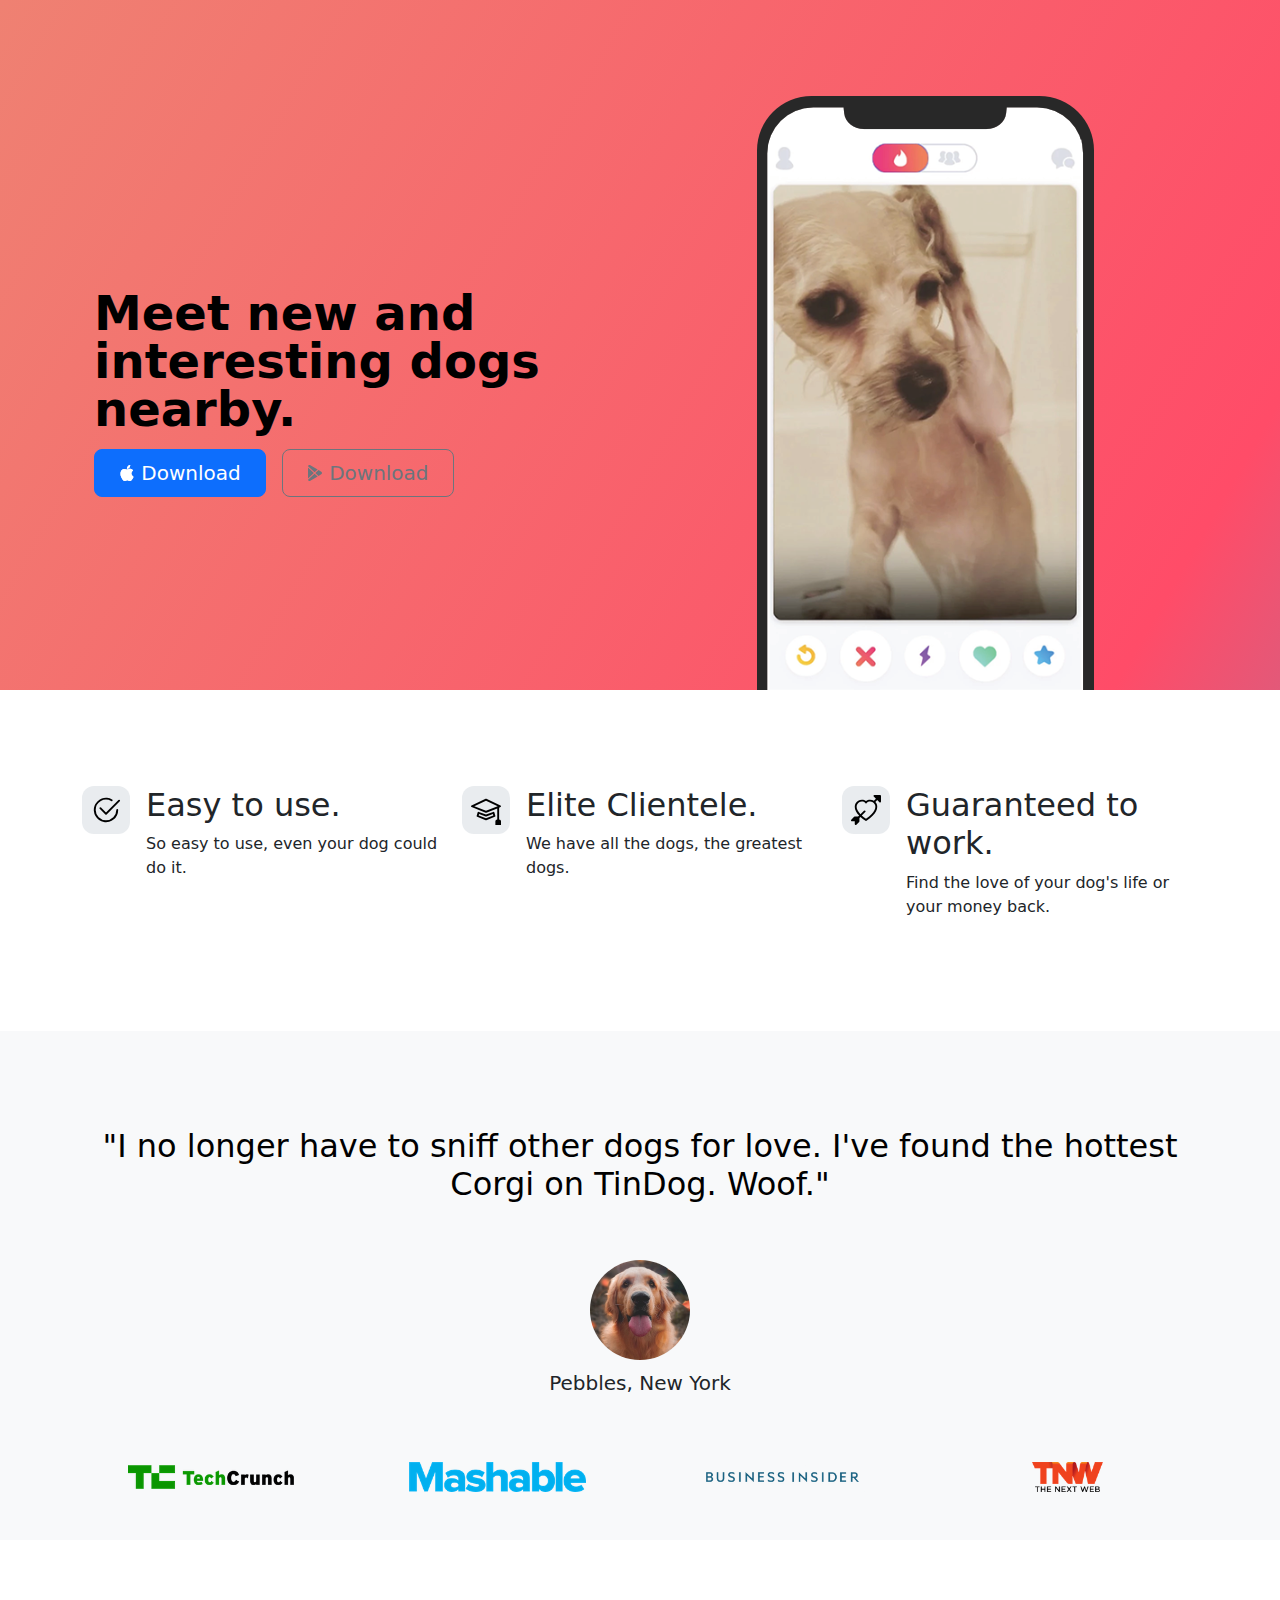
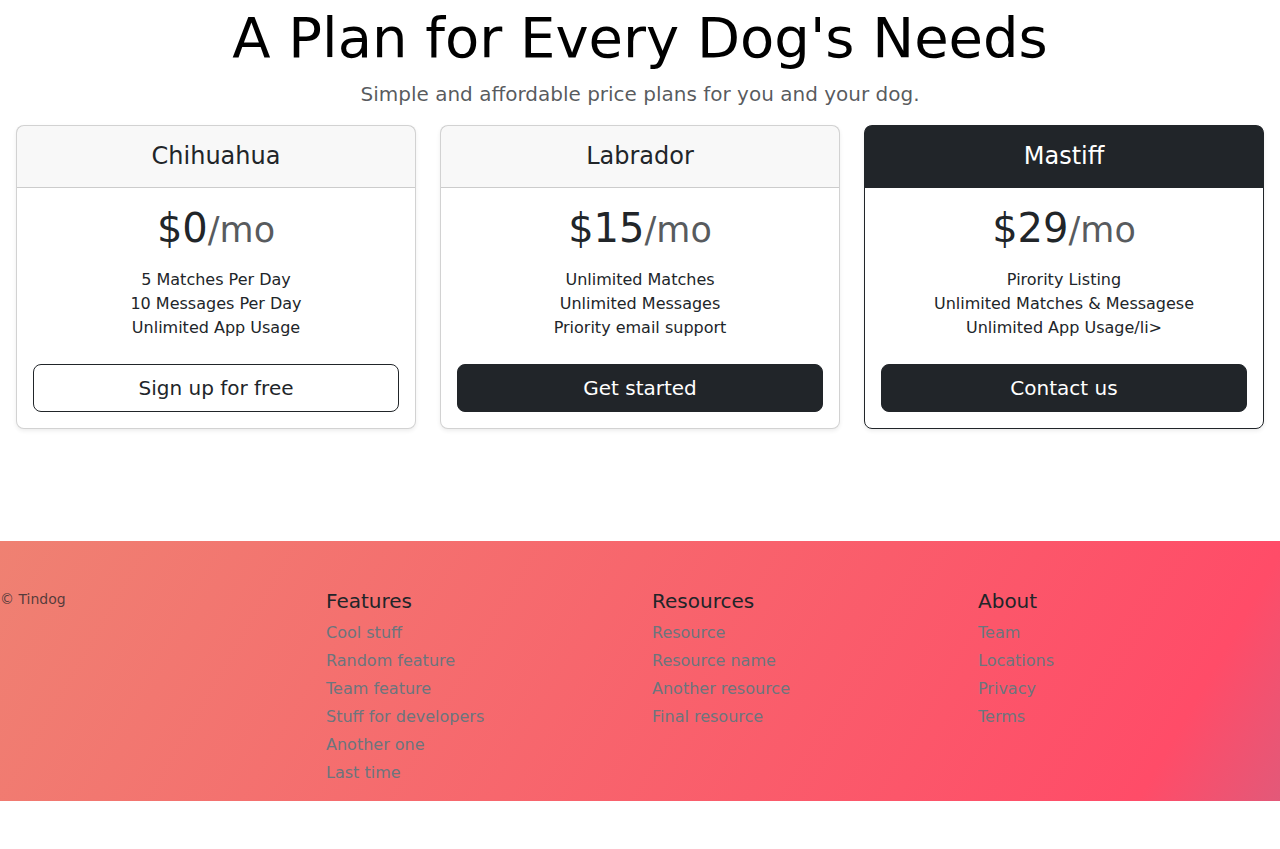
==== commit 0c4c5805: "Add files via upload" ====
--- a/index.html
+++ b/index.html
@@ -4,47 +4,235 @@
 <head>
   <meta charset="UTF-8">
   <meta name="viewport" content="width=device-width, initial-scale=1.0">
-  <title>Bootstrap Components</title>
-  <link href="https://cdn.jsdelivr.net/npm/bootstrap@5.3.0-alpha2/dist/css/bootstrap.min.css" rel="stylesheet"
-    integrity="sha384-aFq/bzH65dt+w6FI2ooMVUpc+21e0SRygnTpmBvdBgSdnuTN7QbdgL+OapgHtvPp" crossorigin="anonymous">
-  <style>
-
-  </style>
+  <title>TinDog</title>
 </head>
-
+<link href="https://cdn.jsdelivr.net/npm/bootstrap@5.3.3/dist/css/bootstrap.min.css" rel="stylesheet" integrity="sha384-QWTKZyjpPEjISv5WaRU9OFeRpok6YctnYmDr5pNlyT2bRjXh0JMhjY6hW+ALEwIH" crossorigin="anonymous">
+<link rel="stylesheet" href="./css/style.css">
 <body>
-  <div class="container">
-  <div id="carouselExampleIndicators" class="carousel slide">
-  <div class="carousel-indicators">
-    <button type="button" data-bs-target="#carouselExampleIndicators" data-bs-slide-to="0" class="active" aria-current="true" aria-label="Slide 1"></button>
-    <button type="button" data-bs-target="#carouselExampleIndicators" data-bs-slide-to="1" aria-label="Slide 2"></button>
-    <button type="button" data-bs-target="#carouselExampleIndicators" data-bs-slide-to="2" aria-label="Slide 3"></button>
-  </div>
-  <div class="carousel-inner">
-    <div class="carousel-item active">
-      <img src="./couple.jpg" class="d-block w-100" alt="couple">
-    </div>
-    <div class="carousel-item">
-      <img src="./dog.jpg" class="d-block w-100" alt="dog">
-    </div>
-    <div class="carousel-item">
-      <img src="./family.jpg" class="d-block w-100" alt="family">
-    </div>
-  </div>
-  <button class="carousel-control-prev" type="button" data-bs-target="#carouselExampleIndicators" data-bs-slide="prev">
-    <span class="carousel-control-prev-icon" aria-hidden="true"></span>
-    <span class="visually-hidden">Previous</span>
-  </button>
-  <button class="carousel-control-next" type="button" data-bs-target="#carouselExampleIndicators" data-bs-slide="next">
-    <span class="carousel-control-next-icon" aria-hidden="true"></span>
-    <span class="visually-hidden">Next</span>
-
-  </button>
-</div>
-</div>
-
-
-
+
+  <!-- Title -->
+  <section id="title" class="gradient-background">
+    <div class="container col-xxl-8 px-4 pt-5">
+      <div class="row flex-lg-row-reverse align-items-center g-5 pt-5">
+        <div class="col-10 col-sm-8 col-lg-6">
+          <img src="./images/iphone.png" class="d-block mx-lg-auto img-fluid" alt="phone app" height="200" loading="lazy">
+        </div>
+        <div class="col-lg-6">
+          <h1 class="display-5 fw-bold text-body-emphasis lh-1 mb-3">
+            Meet new and interesting dogs nearby.</h1>
+          
+          <div class="d-grid gap-2 d-md-flex justify-content-md-start">
+            <button type="button" class="btn btn-primary btn-lg px-4 me-md-2"><svg xmlns="http://www.w3.org/2000/svg" width="16" height="16" fill="currentColor"
+              class="bi bi-apple mb-1" viewBox="0 0 16 16">
+<path
+                d="M11.182.008C11.148-.03 9.923.023 8.857 1.18c-1.066 1.156-.902 2.482-.878 2.516.024.034 1.52.087 2.475-1.258.955-1.345.762-2.391.728-2.43Zm3.314 11.733c-.048-.096-2.325-1.234-2.113-3.422.212-2.189 1.675-2.789 1.698-2.854.023-.065-.597-.79-1.254-1.157a3.692 3.692 0 0 0-1.563-.434c-.108-.003-.483-.095-1.254.116-.508.139-1.653.589-1.968.607-.316.018-1.256-.522-2.267-.665-.647-.125-1.333.131-1.824.328-.49.196-1.422.754-2.074 2.237-.652 1.482-.311 3.83-.067 4.56.244.729.625 1.924 1.273 2.796.576.984 1.34 1.667 1.659 1.899.319.232 1.219.386 1.843.067.502-.308 1.408-.485 1.766-.472.357.013 1.061.154 1.782.539.571.197 1.111.115 1.652-.105.541-.221 1.324-1.059 2.238-2.758.347-.79.505-1.217.473-1.282Z" />
+<path
+                d="M11.182.008C11.148-.03 9.923.023 8.857 1.18c-1.066 1.156-.902 2.482-.878 2.516.024.034 1.52.087 2.475-1.258.955-1.345.762-2.391.728-2.43Zm3.314 11.733c-.048-.096-2.325-1.234-2.113-3.422.212-2.189 1.675-2.789 1.698-2.854.023-.065-.597-.79-1.254-1.157a3.692 3.692 0 0 0-1.563-.434c-.108-.003-.483-.095-1.254.116-.508.139-1.653.589-1.968.607-.316.018-1.256-.522-2.267-.665-.647-.125-1.333.131-1.824.328-.49.196-1.422.754-2.074 2.237-.652 1.482-.311 3.83-.067 4.56.244.729.625 1.924 1.273 2.796.576.984 1.34 1.667 1.659 1.899.319.232 1.219.386 1.843.067.502-.308 1.408-.485 1.766-.472.357.013 1.061.154 1.782.539.571.197 1.111.115 1.652-.105.541-.221 1.324-1.059 2.238-2.758.347-.79.505-1.217.473-1.282Z" />
+</svg> Download</button>
+            <button type="button" class="btn btn-outline-secondary btn-lg px-4"><svg xmlns="http://www.w3.org/2000/svg" width="16" height="16" fill="currentColor"
+              class="bi bi-google-play mb-1" viewBox="0 0 16 16">
+<path
+                d="M14.222 9.374c1.037-.61 1.037-2.137 0-2.748L11.528 5.04 8.32 8l3.207 2.96 2.694-1.586Zm-3.595 2.116L7.583 8.68 1.03 14.73c.201 1.029 1.36 1.61 2.303 1.055l7.294-4.295ZM1 13.396V2.603L6.846 8 1 13.396ZM1.03 1.27l6.553 6.05 3.044-2.81L3.333.215C2.39-.341 1.231.24 1.03 1.27Z" />
+</svg>
+Download</button>
+          </div>
+        </div>
+      </div>
+    </div>
+
+
+  </section>
+
+  <!-- Features -->
+  <section id="features">
+    <div class="container mt-5">
+      <div class="row g-4 py-5 row-cols-1 row-cols-lg-3">
+        <div class="col d-flex align-items-start">
+          <div
+            class="icon-square text-body-emphasis bg-body-secondary d-inline-flex align-items-center justify-content-center fs-4 flex-shrink-0 me-3">
+            <svg xmlns="http://www.w3.org/2000/svg" height="30" fill="currentColor" class="bi bi-check2-circle"
+              viewBox="0 0 16 16">
+              <path
+                d="M2.5 8a5.5 5.5 0 0 1 8.25-4.764.5.5 0 0 0 .5-.866A6.5 6.5 0 1 0 14.5 8a.5.5 0 0 0-1 0 5.5 5.5 0 1 1-11 0z" />
+              <path
+                d="M15.354 3.354a.5.5 0 0 0-.708-.708L8 9.293 5.354 6.646a.5.5 0 1 0-.708.708l3 3a.5.5 0 0 0 .708 0l7-7z" />
+            </svg>
+          </div>
+          <div>
+            <h3 class="fs-2">Easy to use.</h3>
+            <p>So easy to use, even your dog could do it.</p>
+
+          </div>
+        </div>
+        <div class="col d-flex align-items-start">
+          <div
+            class="icon-square text-body-emphasis bg-body-secondary d-inline-flex align-items-center justify-content-center fs-4 flex-shrink-0 me-3">
+            <svg xmlns="http://www.w3.org/2000/svg" height="30" fill="currentColor" class="bi bi-mortarboard"
+              viewBox="0 0 16 16">
+              <path
+                d="M8.211 2.047a.5.5 0 0 0-.422 0l-7.5 3.5a.5.5 0 0 0 .025.917l7.5 3a.5.5 0 0 0 .372 0L14 7.14V13a1 1 0 0 0-1 1v2h3v-2a1 1 0 0 0-1-1V6.739l.686-.275a.5.5 0 0 0 .025-.917l-7.5-3.5ZM8 8.46 1.758 5.965 8 3.052l6.242 2.913L8 8.46Z" />
+              <path
+                d="M4.176 9.032a.5.5 0 0 0-.656.327l-.5 1.7a.5.5 0 0 0 .294.605l4.5 1.8a.5.5 0 0 0 .372 0l4.5-1.8a.5.5 0 0 0 .294-.605l-.5-1.7a.5.5 0 0 0-.656-.327L8 10.466 4.176 9.032Zm-.068 1.873.22-.748 3.496 1.311a.5.5 0 0 0 .352 0l3.496-1.311.22.748L8 12.46l-3.892-1.556Z" />
+            </svg>
+          </div>
+          <div>
+            <h3 class="fs-2">Elite Clientele.</h3>
+            <p>We have all the dogs, the greatest dogs.</p>
+
+          </div>
+        </div>
+        <div class="col d-flex align-items-start">
+          <div
+            class="icon-square text-body-emphasis bg-body-secondary d-inline-flex align-items-center justify-content-center fs-4 flex-shrink-0 me-3">
+            <svg xmlns="http://www.w3.org/2000/svg" height="30" fill="currentColor" class="bi bi-arrow-through-heart"
+              viewBox="0 0 16 16">
+              <path fill-rule="evenodd"
+                d="M2.854 15.854A.5.5 0 0 1 2 15.5V14H.5a.5.5 0 0 1-.354-.854l1.5-1.5A.5.5 0 0 1 2 11.5h1.793l.53-.53c-.771-.802-1.328-1.58-1.704-2.32-.798-1.575-.775-2.996-.213-4.092C3.426 2.565 6.18 1.809 8 3.233c1.25-.98 2.944-.928 4.212-.152L13.292 2 12.147.854A.5.5 0 0 1 12.5 0h3a.5.5 0 0 1 .5.5v3a.5.5 0 0 1-.854.354L14 2.707l-1.006 1.006c.236.248.44.531.6.845.562 1.096.585 2.517-.213 4.092-.793 1.563-2.395 3.288-5.105 5.08L8 13.912l-.276-.182a21.86 21.86 0 0 1-2.685-2.062l-.539.54V14a.5.5 0 0 1-.146.354l-1.5 1.5Zm2.893-4.894A20.419 20.419 0 0 0 8 12.71c2.456-1.666 3.827-3.207 4.489-4.512.679-1.34.607-2.42.215-3.185-.817-1.595-3.087-2.054-4.346-.761L8 4.62l-.358-.368c-1.259-1.293-3.53-.834-4.346.761-.392.766-.464 1.845.215 3.185.323.636.815 1.33 1.519 2.065l1.866-1.867a.5.5 0 1 1 .708.708L5.747 10.96Z" />
+            </svg>
+          </div>
+          <div>
+            <h3 class="fs-2">Guaranteed to work.</h3>
+            <p>Find the love of your dog's life or your money back.</p>
+
+          </div>
+        </div>
+      </div>
+    </div>
+  </section>
+
+  <!-- Testimonial -->
+  <section id="testimonial">
+    <div class="my-5">
+      <div class="p-5 text-center bg-body-tertiary">
+        <div class="container py-5">
+          <h2 class="text-body-emphasis">"I no longer have to sniff other dogs for love. I've found the hottest Corgi on
+            TinDog. Woof."</h2>
+          <img class="profile-img mt-5" src="./images/dog-img.jpg" alt="dog image">
+          <p class="col-lg-8 mx-auto lead mt-2">
+            Pebbles, New York
+          </p>
+        </div>
+
+        <div class="container">
+          <div class="row">
+            <div class="col-lg-3 col-sm-12">
+              <img src="./images/techcrunch.png" alt="techcrunch" height="30">
+            </div>
+            <div class="col-lg-3 col-sm-12">
+              <img src="./images/mashable.png" alt="mashable" height="30">
+            </div>
+            <div class="col-lg-3 col-sm-12">
+              <img src="./images/bizinsider.png" alt="bizinsider" height="30">
+            </div>
+            <div class="col-lg-3 col-sm-12">
+              <img src="./images/tnw.png" alt="tnw" height="30">
+            </div>
+          </div>
+        </div>
+      </div>
+    </div>
+  </section>
+
+  <!-- Pricing -->
+  <section id="pricing">
+    <div class="pricing-header p-3 pb-md-4 mx-auto text-center">
+      <h1 class="display-4 fw-normal text-body-emphasis">A Plan for Every Dog's Needs</h1>
+      <p class="fs-5 text-body-secondary">Simple and affordable price plans for you and your dog.</p>
+      <div class="row row-cols-1 row-cols-md-3 mb-3 text-center">
+        <div class="col">
+          <div class="card mb-4 rounded-3 shadow-sm">
+            <div class="card-header py-3">
+              <h4 class="my-0 fw-normal">Chihuahua</h4>
+            </div>
+            <div class="card-body">
+              <h1 class="card-title pricing-card-title">$0<small class="text-body-secondary fw-light">/mo</small></h1>
+              <ul class="list-unstyled mt-3 mb-4">
+                <li>5 Matches Per Day</li>
+                <li>10 Messages Per Day</li>
+                <li>Unlimited App Usage</li>
+              </ul>
+              <button type="button" class="w-100 btn btn-lg btn-outline-dark">Sign up for free</button>
+            </div>
+          </div>
+        </div>
+        <div class="col">
+          <div class="card mb-4 rounded-3 shadow-sm">
+            <div class="card-header py-3">
+              <h4 class="my-0 fw-normal">Labrador</h4>
+            </div>
+            <div class="card-body">
+              <h1 class="card-title pricing-card-title">$15<small class="text-body-secondary fw-light">/mo</small></h1>
+              <ul class="list-unstyled mt-3 mb-4">
+                <li>Unlimited Matches</li>
+                <li>Unlimited Messages</li>
+                <li>Priority email support</li>
+              </ul>
+              <button type="button" class="w-100 btn btn-lg btn-dark">Get started</button>
+            </div>
+          </div>
+        </div>
+        <div class="col">
+          <div class="card mb-4 rounded-3 shadow-sm border-dark">
+            <div class="card-header py-3 text-bg-dark border-dark">
+              <h4 class="my-0 fw-normal">Mastiff</h4>
+            </div>
+            <div class="card-body">
+              <h1 class="card-title pricing-card-title">$29<small class="text-body-secondary fw-light">/mo</small></h1>
+              <ul class="list-unstyled mt-3 mb-4">
+                <li>Pirority Listing</li>
+                <li>Unlimited Matches & Messagese</li>
+                <li>Unlimited App Usage/li>
+
+              </ul>
+              <button type="button" class="w-100 btn btn-lg btn-dark">Contact us</button>
+            </div>
+          </div>
+        </div>
+      </div>
+    </div>
+  </section>
+
+  <!-- Footer -->
+  <section id="footer" class="gradient-background">
+    <footer class="pt-4 my-md-5 pt-md-5">
+      <div class="row">
+        <div class="col-12 col-md">
+          
+          <small class="d-block mb-3 text-body-secondary">© Tindog</small>
+        </div>
+        <div class="col-6 col-md">
+          <h5>Features</h5>
+          <ul class="list-unstyled text-small">
+            <li class="mb-1"><a class="link-secondary text-decoration-none" href="#">Cool stuff</a></li>
+            <li class="mb-1"><a class="link-secondary text-decoration-none" href="#">Random feature</a></li>
+            <li class="mb-1"><a class="link-secondary text-decoration-none" href="#">Team feature</a></li>
+            <li class="mb-1"><a class="link-secondary text-decoration-none" href="#">Stuff for developers</a></li>
+            <li class="mb-1"><a class="link-secondary text-decoration-none" href="#">Another one</a></li>
+            <li class="mb-1"><a class="link-secondary text-decoration-none" href="#">Last time</a></li>
+          </ul>
+        </div>
+        <div class="col-6 col-md">
+          <h5>Resources</h5>
+          <ul class="list-unstyled text-small">
+            <li class="mb-1"><a class="link-secondary text-decoration-none" href="#">Resource</a></li>
+            <li class="mb-1"><a class="link-secondary text-decoration-none" href="#">Resource name</a></li>
+            <li class="mb-1"><a class="link-secondary text-decoration-none" href="#">Another resource</a></li>
+            <li class="mb-1"><a class="link-secondary text-decoration-none" href="#">Final resource</a></li>
+          </ul>
+        </div>
+        <div class="col-6 col-md">
+          <h5>About</h5>
+          <ul class="list-unstyled text-small">
+            <li class="mb-1"><a class="link-secondary text-decoration-none" href="#">Team</a></li>
+            <li class="mb-1"><a class="link-secondary text-decoration-none" href="#">Locations</a></li>
+            <li class="mb-1"><a class="link-secondary text-decoration-none" href="#">Privacy</a></li>
+            <li class="mb-1"><a class="link-secondary text-decoration-none" href="#">Terms</a></li>
+          </ul>
+        </div>
+      </div>
+    </footer>
+
+  </section>
 </body>
 
 </html>--- a/css/style.css
+++ b/css/style.css
@@ -0,0 +1,28 @@
+.gradient-background {
+  background: linear-gradient(300deg, #00bfff, #ff4c68, #ef8172);
+  background-size: 180% 180%;
+  animation: gradient-animation 18s ease infinite;
+}
+
+@keyframes gradient-animation {
+  0% {
+    background-position: 0% 50%;
+  }
+  50% {
+    background-position: 100% 50%;
+  }
+  100% {
+    background-position: 0% 50%;
+  }
+}
+
+.icon-square {
+  width: 3rem;
+  height: 3rem;
+  border-radius: 0.75rem;
+}
+
+.profile-img {
+  height: 100px;
+  border-radius: 50%;
+}
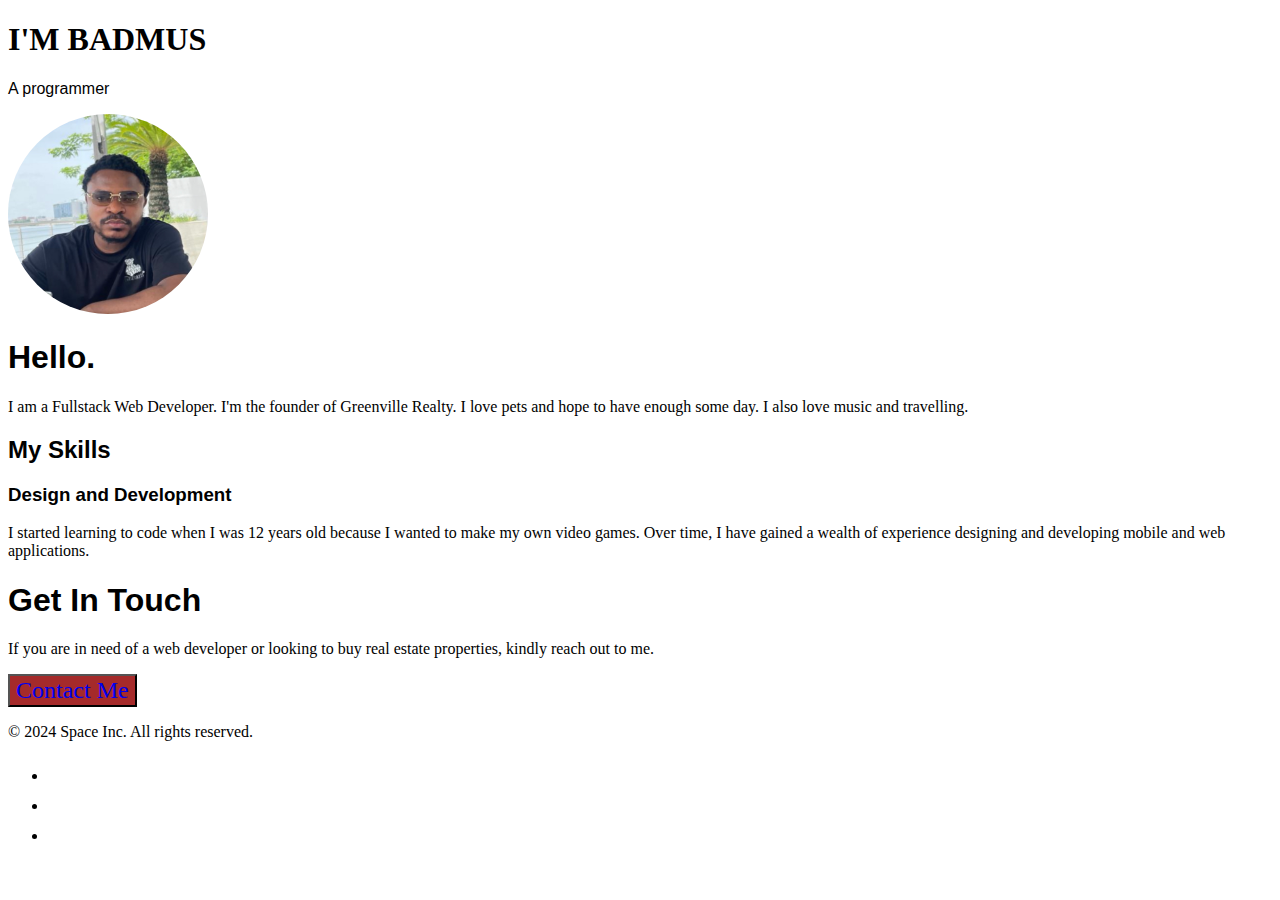
==== commit 9b98a116: "Add files via upload" ====
--- a/index.html
+++ b/index.html
@@ -4,235 +4,74 @@
 <head>
   <meta charset="UTF-8">
   <meta name="viewport" content="width=device-width, initial-scale=1.0">
-  <title>TinDog</title>
+  <title>FirstSimple</title>
+  <link href="https://cdn.jsdelivr.net/npm/bootstrap@5.3.0-alpha3/dist/css/bootstrap.min.css" rel="stylesheet"
+    integrity="sha384-KK94CHFLLe+nY2dmCWGMq91rCGa5gtU4mk92HdvYe+M/SXH301p5ILy+dN9+nJOZ" crossorigin="anonymous">
+  <link rel="stylesheet" href="./style.css">
+
 </head>
-<link href="https://cdn.jsdelivr.net/npm/bootstrap@5.3.3/dist/css/bootstrap.min.css" rel="stylesheet" integrity="sha384-QWTKZyjpPEjISv5WaRU9OFeRpok6YctnYmDr5pNlyT2bRjXh0JMhjY6hW+ALEwIH" crossorigin="anonymous">
-<link rel="stylesheet" href="./css/style.css">
+
 <body>
 
-  <!-- Title -->
-  <section id="title" class="gradient-background">
-    <div class="container col-xxl-8 px-4 pt-5">
-      <div class="row flex-lg-row-reverse align-items-center g-5 pt-5">
-        <div class="col-10 col-sm-8 col-lg-6">
-          <img src="./images/iphone.png" class="d-block mx-lg-auto img-fluid" alt="phone app" height="200" loading="lazy">
-        </div>
-        <div class="col-lg-6">
-          <h1 class="display-5 fw-bold text-body-emphasis lh-1 mb-3">
-            Meet new and interesting dogs nearby.</h1>
-          
-          <div class="d-grid gap-2 d-md-flex justify-content-md-start">
-            <button type="button" class="btn btn-primary btn-lg px-4 me-md-2"><svg xmlns="http://www.w3.org/2000/svg" width="16" height="16" fill="currentColor"
-              class="bi bi-apple mb-1" viewBox="0 0 16 16">
-<path
-                d="M11.182.008C11.148-.03 9.923.023 8.857 1.18c-1.066 1.156-.902 2.482-.878 2.516.024.034 1.52.087 2.475-1.258.955-1.345.762-2.391.728-2.43Zm3.314 11.733c-.048-.096-2.325-1.234-2.113-3.422.212-2.189 1.675-2.789 1.698-2.854.023-.065-.597-.79-1.254-1.157a3.692 3.692 0 0 0-1.563-.434c-.108-.003-.483-.095-1.254.116-.508.139-1.653.589-1.968.607-.316.018-1.256-.522-2.267-.665-.647-.125-1.333.131-1.824.328-.49.196-1.422.754-2.074 2.237-.652 1.482-.311 3.83-.067 4.56.244.729.625 1.924 1.273 2.796.576.984 1.34 1.667 1.659 1.899.319.232 1.219.386 1.843.067.502-.308 1.408-.485 1.766-.472.357.013 1.061.154 1.782.539.571.197 1.111.115 1.652-.105.541-.221 1.324-1.059 2.238-2.758.347-.79.505-1.217.473-1.282Z" />
-<path
-                d="M11.182.008C11.148-.03 9.923.023 8.857 1.18c-1.066 1.156-.902 2.482-.878 2.516.024.034 1.52.087 2.475-1.258.955-1.345.762-2.391.728-2.43Zm3.314 11.733c-.048-.096-2.325-1.234-2.113-3.422.212-2.189 1.675-2.789 1.698-2.854.023-.065-.597-.79-1.254-1.157a3.692 3.692 0 0 0-1.563-.434c-.108-.003-.483-.095-1.254.116-.508.139-1.653.589-1.968.607-.316.018-1.256-.522-2.267-.665-.647-.125-1.333.131-1.824.328-.49.196-1.422.754-2.074 2.237-.652 1.482-.311 3.83-.067 4.56.244.729.625 1.924 1.273 2.796.576.984 1.34 1.667 1.659 1.899.319.232 1.219.386 1.843.067.502-.308 1.408-.485 1.766-.472.357.013 1.061.154 1.782.539.571.197 1.111.115 1.652-.105.541-.221 1.324-1.059 2.238-2.758.347-.79.505-1.217.473-1.282Z" />
-</svg> Download</button>
-            <button type="button" class="btn btn-outline-secondary btn-lg px-4"><svg xmlns="http://www.w3.org/2000/svg" width="16" height="16" fill="currentColor"
-              class="bi bi-google-play mb-1" viewBox="0 0 16 16">
-<path
-                d="M14.222 9.374c1.037-.61 1.037-2.137 0-2.748L11.528 5.04 8.32 8l3.207 2.96 2.694-1.586Zm-3.595 2.116L7.583 8.68 1.03 14.73c.201 1.029 1.36 1.61 2.303 1.055l7.294-4.295ZM1 13.396V2.603L6.846 8 1 13.396ZM1.03 1.27l6.553 6.05 3.044-2.81L3.333.215C2.39-.341 1.231.24 1.03 1.27Z" />
-</svg>
-Download</button>
-          </div>
-        </div>
-      </div>
-    </div>
-
-
-  </section>
-
-  <!-- Features -->
-  <section id="features">
-    <div class="container mt-5">
-      <div class="row g-4 py-5 row-cols-1 row-cols-lg-3">
-        <div class="col d-flex align-items-start">
-          <div
-            class="icon-square text-body-emphasis bg-body-secondary d-inline-flex align-items-center justify-content-center fs-4 flex-shrink-0 me-3">
-            <svg xmlns="http://www.w3.org/2000/svg" height="30" fill="currentColor" class="bi bi-check2-circle"
-              viewBox="0 0 16 16">
-              <path
-                d="M2.5 8a5.5 5.5 0 0 1 8.25-4.764.5.5 0 0 0 .5-.866A6.5 6.5 0 1 0 14.5 8a.5.5 0 0 0-1 0 5.5 5.5 0 1 1-11 0z" />
-              <path
-                d="M15.354 3.354a.5.5 0 0 0-.708-.708L8 9.293 5.354 6.646a.5.5 0 1 0-.708.708l3 3a.5.5 0 0 0 .708 0l7-7z" />
-            </svg>
-          </div>
-          <div>
-            <h3 class="fs-2">Easy to use.</h3>
-            <p>So easy to use, even your dog could do it.</p>
-
-          </div>
-        </div>
-        <div class="col d-flex align-items-start">
-          <div
-            class="icon-square text-body-emphasis bg-body-secondary d-inline-flex align-items-center justify-content-center fs-4 flex-shrink-0 me-3">
-            <svg xmlns="http://www.w3.org/2000/svg" height="30" fill="currentColor" class="bi bi-mortarboard"
-              viewBox="0 0 16 16">
-              <path
-                d="M8.211 2.047a.5.5 0 0 0-.422 0l-7.5 3.5a.5.5 0 0 0 .025.917l7.5 3a.5.5 0 0 0 .372 0L14 7.14V13a1 1 0 0 0-1 1v2h3v-2a1 1 0 0 0-1-1V6.739l.686-.275a.5.5 0 0 0 .025-.917l-7.5-3.5ZM8 8.46 1.758 5.965 8 3.052l6.242 2.913L8 8.46Z" />
-              <path
-                d="M4.176 9.032a.5.5 0 0 0-.656.327l-.5 1.7a.5.5 0 0 0 .294.605l4.5 1.8a.5.5 0 0 0 .372 0l4.5-1.8a.5.5 0 0 0 .294-.605l-.5-1.7a.5.5 0 0 0-.656-.327L8 10.466 4.176 9.032Zm-.068 1.873.22-.748 3.496 1.311a.5.5 0 0 0 .352 0l3.496-1.311.22.748L8 12.46l-3.892-1.556Z" />
-            </svg>
-          </div>
-          <div>
-            <h3 class="fs-2">Elite Clientele.</h3>
-            <p>We have all the dogs, the greatest dogs.</p>
-
-          </div>
-        </div>
-        <div class="col d-flex align-items-start">
-          <div
-            class="icon-square text-body-emphasis bg-body-secondary d-inline-flex align-items-center justify-content-center fs-4 flex-shrink-0 me-3">
-            <svg xmlns="http://www.w3.org/2000/svg" height="30" fill="currentColor" class="bi bi-arrow-through-heart"
-              viewBox="0 0 16 16">
-              <path fill-rule="evenodd"
-                d="M2.854 15.854A.5.5 0 0 1 2 15.5V14H.5a.5.5 0 0 1-.354-.854l1.5-1.5A.5.5 0 0 1 2 11.5h1.793l.53-.53c-.771-.802-1.328-1.58-1.704-2.32-.798-1.575-.775-2.996-.213-4.092C3.426 2.565 6.18 1.809 8 3.233c1.25-.98 2.944-.928 4.212-.152L13.292 2 12.147.854A.5.5 0 0 1 12.5 0h3a.5.5 0 0 1 .5.5v3a.5.5 0 0 1-.854.354L14 2.707l-1.006 1.006c.236.248.44.531.6.845.562 1.096.585 2.517-.213 4.092-.793 1.563-2.395 3.288-5.105 5.08L8 13.912l-.276-.182a21.86 21.86 0 0 1-2.685-2.062l-.539.54V14a.5.5 0 0 1-.146.354l-1.5 1.5Zm2.893-4.894A20.419 20.419 0 0 0 8 12.71c2.456-1.666 3.827-3.207 4.489-4.512.679-1.34.607-2.42.215-3.185-.817-1.595-3.087-2.054-4.346-.761L8 4.62l-.358-.368c-1.259-1.293-3.53-.834-4.346.761-.392.766-.464 1.845.215 3.185.323.636.815 1.33 1.519 2.065l1.866-1.867a.5.5 0 1 1 .708.708L5.747 10.96Z" />
-            </svg>
-          </div>
-          <div>
-            <h3 class="fs-2">Guaranteed to work.</h3>
-            <p>Find the love of your dog's life or your money back.</p>
-
-          </div>
-        </div>
-      </div>
-    </div>
-  </section>
-
-  <!-- Testimonial -->
-  <section id="testimonial">
-    <div class="my-5">
-      <div class="p-5 text-center bg-body-tertiary">
-        <div class="container py-5">
-          <h2 class="text-body-emphasis">"I no longer have to sniff other dogs for love. I've found the hottest Corgi on
-            TinDog. Woof."</h2>
-          <img class="profile-img mt-5" src="./images/dog-img.jpg" alt="dog image">
-          <p class="col-lg-8 mx-auto lead mt-2">
-            Pebbles, New York
-          </p>
-        </div>
-
-        <div class="container">
-          <div class="row">
-            <div class="col-lg-3 col-sm-12">
-              <img src="./images/techcrunch.png" alt="techcrunch" height="30">
-            </div>
-            <div class="col-lg-3 col-sm-12">
-              <img src="./images/mashable.png" alt="mashable" height="30">
-            </div>
-            <div class="col-lg-3 col-sm-12">
-              <img src="./images/bizinsider.png" alt="bizinsider" height="30">
-            </div>
-            <div class="col-lg-3 col-sm-12">
-              <img src="./images/tnw.png" alt="tnw" height="30">
+<!-- Intro -->
+<section id="Intro">
+<div class="px-4 py-5 my-5 text-center">
+    <h1 class="heading display-5 fw-bold text-body-emphasis">I'M BADMUS</h1>
+    <div class="col-lg-6 mx-auto">
+      <p class="pro lead mb-4">A programmer</p>
+      <div class="d-grid gap-2 d-sm-flex justify-content-sm-center">
+  </section> 
+<!-- Body -->   
+<section id="Body">
+  <div class="px-4 py-5 my-5 text-center">
+          <img class="image" src="./myimage.jpg" alt="my image" height="200" width="200">
+          <h1 class="hello display-5 fw-bold text-body-emphasis mt-5">Hello.</h1>
+          <div class="col-lg-6 mx-auto">
+            <p class="lead mt-5">I am a Fullstack Web Developer. I'm the founder of Greenville Realty. I love pets and hope to have enough some day. I also love music and travelling.</p>
+            <div class="d-grid gap-2 d-sm-flex justify-content-sm-center">
             </div>
           </div>
         </div>
+      </section>      
+<!-- Skills -->    
+<section id="Skills"> 
+  <div class="px-4 pt-5 mt-5 text-center">
+  <h2 class="myskill display-5 fw-bold text-body-emphasis">My Skills</h2>
+  <h3 class="designdev display-7 fw-bold text-body-emphasis mt-5">Design and Development</h3>
+  <div class="col-lg-6 mx-auto">    <p class="lead mt-3">I started learning to code when I was 12 years old because I wanted to make my own video games. Over time, I have gained a wealth of experience designing and developing mobile and web applications.</p>
+    <div class="d-grid gap-2 d-sm-flex justify-content-sm-center">
+    </div>
+  </div>
+</div>
+</section> 
+<!-- Contact -->
+<section id="Contact"> 
+<div class="px-4 py-5 my-5 text-center">
+  
+  <h1 class="getin display-5 fw-bold text-body-emphasis">Get In Touch</h1>
+  <div class="col-lg-6 mx-auto">
+    <p class="lead mt-5">If you are in need of a web developer or looking to buy real estate properties, kindly reach out to me.</p>
+    <div class="d-grid gap-2 d-sm-flex justify-content-sm-center">
+    <button class="btn btn-primary px-5 mt-5 btn-dark"><a href="https://www.instagram.com/b4dmus?igsh=MXUwbm83c2h1MGFpeQ%3D%3D&utm_source=qr">Contact Me</a></button>
+
+    </div>
+  </div>
+</div>
+<div class="d-flex flex-column flex-sm-row justify-content-between py-4 my-4 border-top">
+  <p>© 2024 Space Inc. All rights reserved.</p>
+  <ul class="list-unstyled d-flex">
+    <li class="ms-3"><a class="link-body-emphasis" href="#"><svg class="bi" width="24" height="24"><use xlink:href="#twitter"></use></svg></a></li>
+    <li class="ms-3"><a class="link-body-emphasis" href="#"><svg class="bi" width="24" height="24"><use xlink:href="#instagram"></use></svg></a></li>
+    <li class="ms-3"><a class="link-body-emphasis" href="#"><svg class="bi" width="24" height="24"><use xlink:href="#facebook"></use></svg></a></li>
+  </ul>
+</div>
+</section>
       </div>
+     </div>
     </div>
-  </section>
-
-  <!-- Pricing -->
-  <section id="pricing">
-    <div class="pricing-header p-3 pb-md-4 mx-auto text-center">
-      <h1 class="display-4 fw-normal text-body-emphasis">A Plan for Every Dog's Needs</h1>
-      <p class="fs-5 text-body-secondary">Simple and affordable price plans for you and your dog.</p>
-      <div class="row row-cols-1 row-cols-md-3 mb-3 text-center">
-        <div class="col">
-          <div class="card mb-4 rounded-3 shadow-sm">
-            <div class="card-header py-3">
-              <h4 class="my-0 fw-normal">Chihuahua</h4>
-            </div>
-            <div class="card-body">
-              <h1 class="card-title pricing-card-title">$0<small class="text-body-secondary fw-light">/mo</small></h1>
-              <ul class="list-unstyled mt-3 mb-4">
-                <li>5 Matches Per Day</li>
-                <li>10 Messages Per Day</li>
-                <li>Unlimited App Usage</li>
-              </ul>
-              <button type="button" class="w-100 btn btn-lg btn-outline-dark">Sign up for free</button>
-            </div>
-          </div>
-        </div>
-        <div class="col">
-          <div class="card mb-4 rounded-3 shadow-sm">
-            <div class="card-header py-3">
-              <h4 class="my-0 fw-normal">Labrador</h4>
-            </div>
-            <div class="card-body">
-              <h1 class="card-title pricing-card-title">$15<small class="text-body-secondary fw-light">/mo</small></h1>
-              <ul class="list-unstyled mt-3 mb-4">
-                <li>Unlimited Matches</li>
-                <li>Unlimited Messages</li>
-                <li>Priority email support</li>
-              </ul>
-              <button type="button" class="w-100 btn btn-lg btn-dark">Get started</button>
-            </div>
-          </div>
-        </div>
-        <div class="col">
-          <div class="card mb-4 rounded-3 shadow-sm border-dark">
-            <div class="card-header py-3 text-bg-dark border-dark">
-              <h4 class="my-0 fw-normal">Mastiff</h4>
-            </div>
-            <div class="card-body">
-              <h1 class="card-title pricing-card-title">$29<small class="text-body-secondary fw-light">/mo</small></h1>
-              <ul class="list-unstyled mt-3 mb-4">
-                <li>Pirority Listing</li>
-                <li>Unlimited Matches & Messagese</li>
-                <li>Unlimited App Usage/li>
-
-              </ul>
-              <button type="button" class="w-100 btn btn-lg btn-dark">Contact us</button>
-            </div>
-          </div>
-        </div>
-      </div>
-    </div>
-  </section>
-
-  <!-- Footer -->
-  <section id="footer" class="gradient-background">
-    <footer class="pt-4 my-md-5 pt-md-5">
-      <div class="row">
-        <div class="col-12 col-md">
-          
-          <small class="d-block mb-3 text-body-secondary">© Tindog</small>
-        </div>
-        <div class="col-6 col-md">
-          <h5>Features</h5>
-          <ul class="list-unstyled text-small">
-            <li class="mb-1"><a class="link-secondary text-decoration-none" href="#">Cool stuff</a></li>
-            <li class="mb-1"><a class="link-secondary text-decoration-none" href="#">Random feature</a></li>
-            <li class="mb-1"><a class="link-secondary text-decoration-none" href="#">Team feature</a></li>
-            <li class="mb-1"><a class="link-secondary text-decoration-none" href="#">Stuff for developers</a></li>
-            <li class="mb-1"><a class="link-secondary text-decoration-none" href="#">Another one</a></li>
-            <li class="mb-1"><a class="link-secondary text-decoration-none" href="#">Last time</a></li>
-          </ul>
-        </div>
-        <div class="col-6 col-md">
-          <h5>Resources</h5>
-          <ul class="list-unstyled text-small">
-            <li class="mb-1"><a class="link-secondary text-decoration-none" href="#">Resource</a></li>
-            <li class="mb-1"><a class="link-secondary text-decoration-none" href="#">Resource name</a></li>
-            <li class="mb-1"><a class="link-secondary text-decoration-none" href="#">Another resource</a></li>
-            <li class="mb-1"><a class="link-secondary text-decoration-none" href="#">Final resource</a></li>
-          </ul>
-        </div>
-        <div class="col-6 col-md">
-          <h5>About</h5>
-          <ul class="list-unstyled text-small">
-            <li class="mb-1"><a class="link-secondary text-decoration-none" href="#">Team</a></li>
-            <li class="mb-1"><a class="link-secondary text-decoration-none" href="#">Locations</a></li>
-            <li class="mb-1"><a class="link-secondary text-decoration-none" href="#">Privacy</a></li>
-            <li class="mb-1"><a class="link-secondary text-decoration-none" href="#">Terms</a></li>
-          </ul>
-        </div>
-      </div>
-    </footer>
-
-  </section>
+   </div>
+  </div>
+</div>
 </body>
 
 </html>--- a/style.css
+++ b/style.css
@@ -0,0 +1,34 @@
+
+
+.image{
+    border-radius: 50%;
+}
+
+.heading{
+    font-family: 'Brush Script MT', cursive;
+}
+.pro{
+    font-family: Impact, Haettenschweiler, 'Arial Narrow Bold', sans-serif;
+}
+.btn{
+    background-color: brown;
+    text-decoration: none;
+}
+.hello{
+    font-family: 'Lucida Sans', 'Lucida Sans Regular', 'Lucida Grande', 'Lucida Sans Unicode', Geneva, Verdana, sans-serif;
+}
+.myskill{
+    font-family: 'Lucida Sans', 'Lucida Sans Regular', 'Lucida Grande', 'Lucida Sans Unicode', Geneva, Verdana, sans-serif;
+}
+.designdev{
+    font-family: 'Lucida Sans', 'Lucida Sans Regular', 'Lucida Grande', 'Lucida Sans Unicode', Geneva, Verdana, sans-serif;
+}
+.getin{
+    font-family: 'Lucida Sans', 'Lucida Sans Regular', 'Lucida Grande', 'Lucida Sans Unicode', Geneva, Verdana, sans-serif;
+}
+a {
+    text-decoration: none;
+    font-family: 'Times New Roman', Times, serif;
+    font-size:x-large;
+
+}
